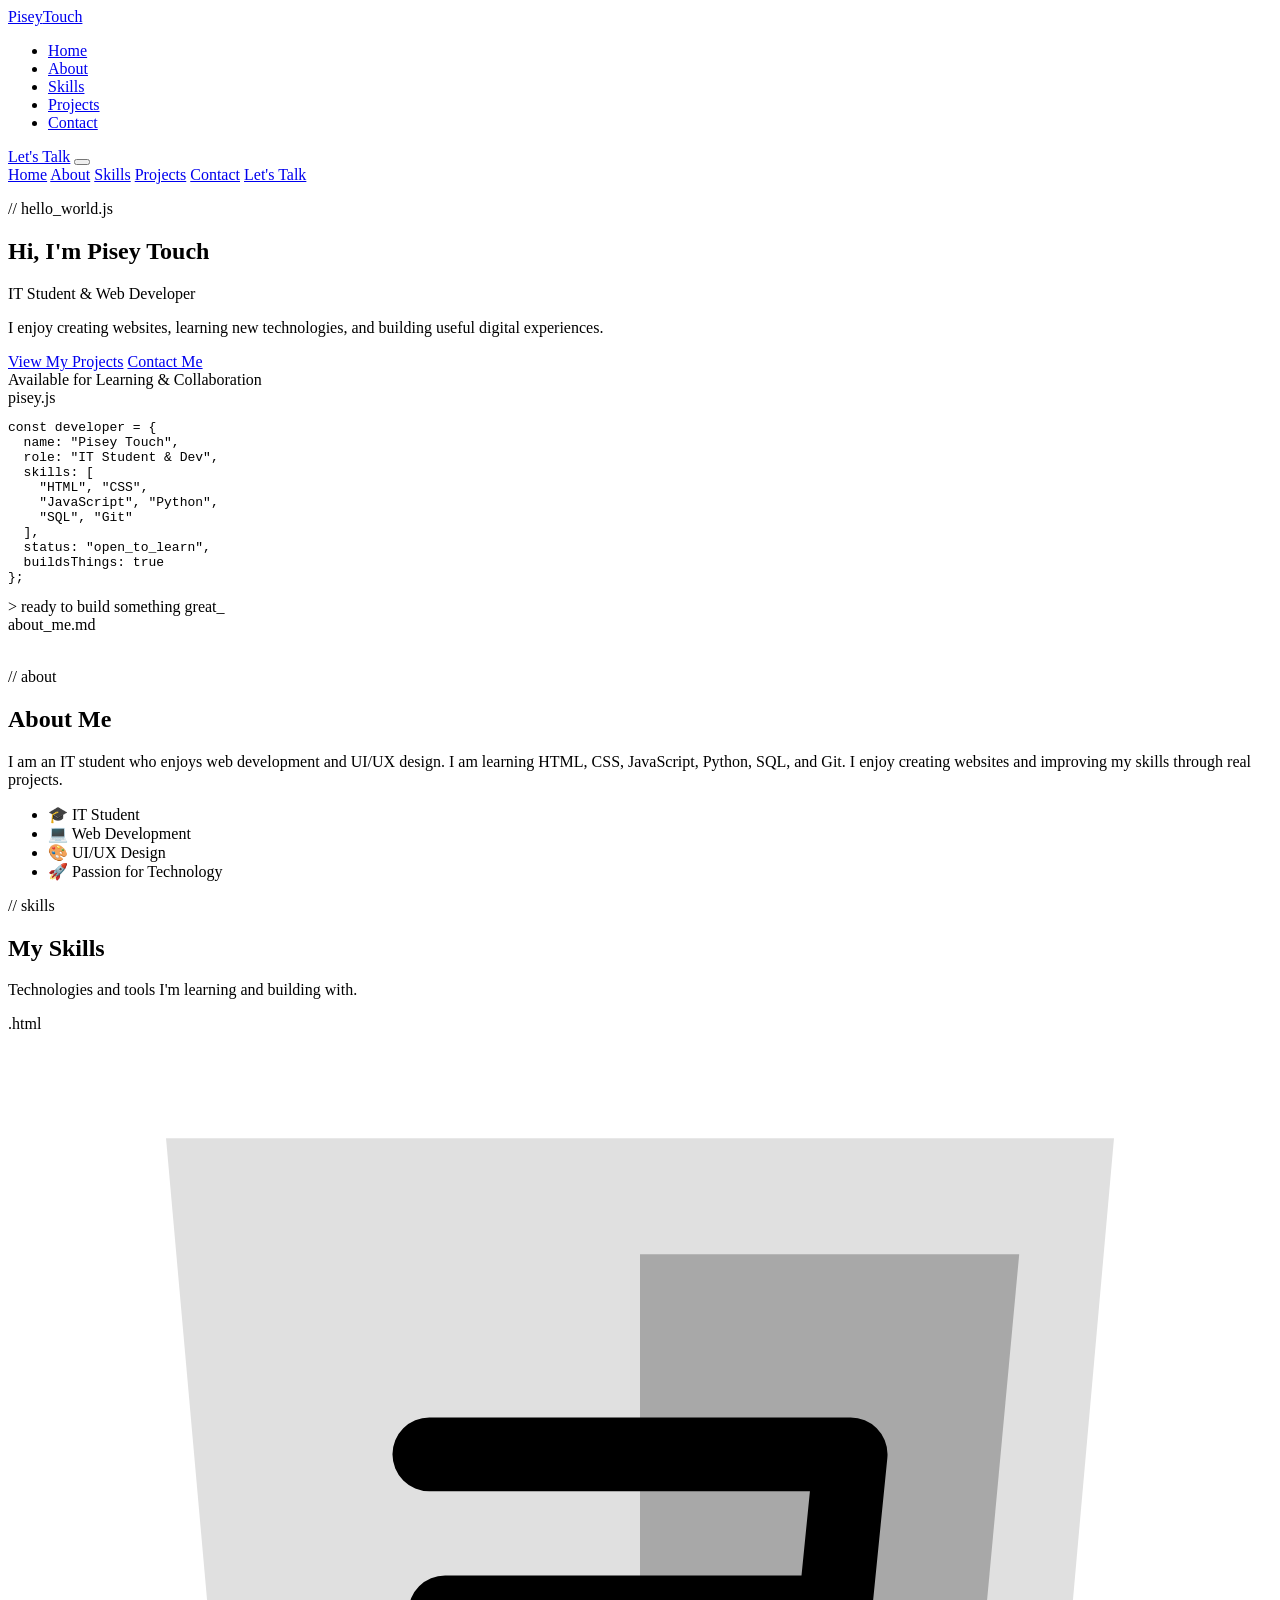
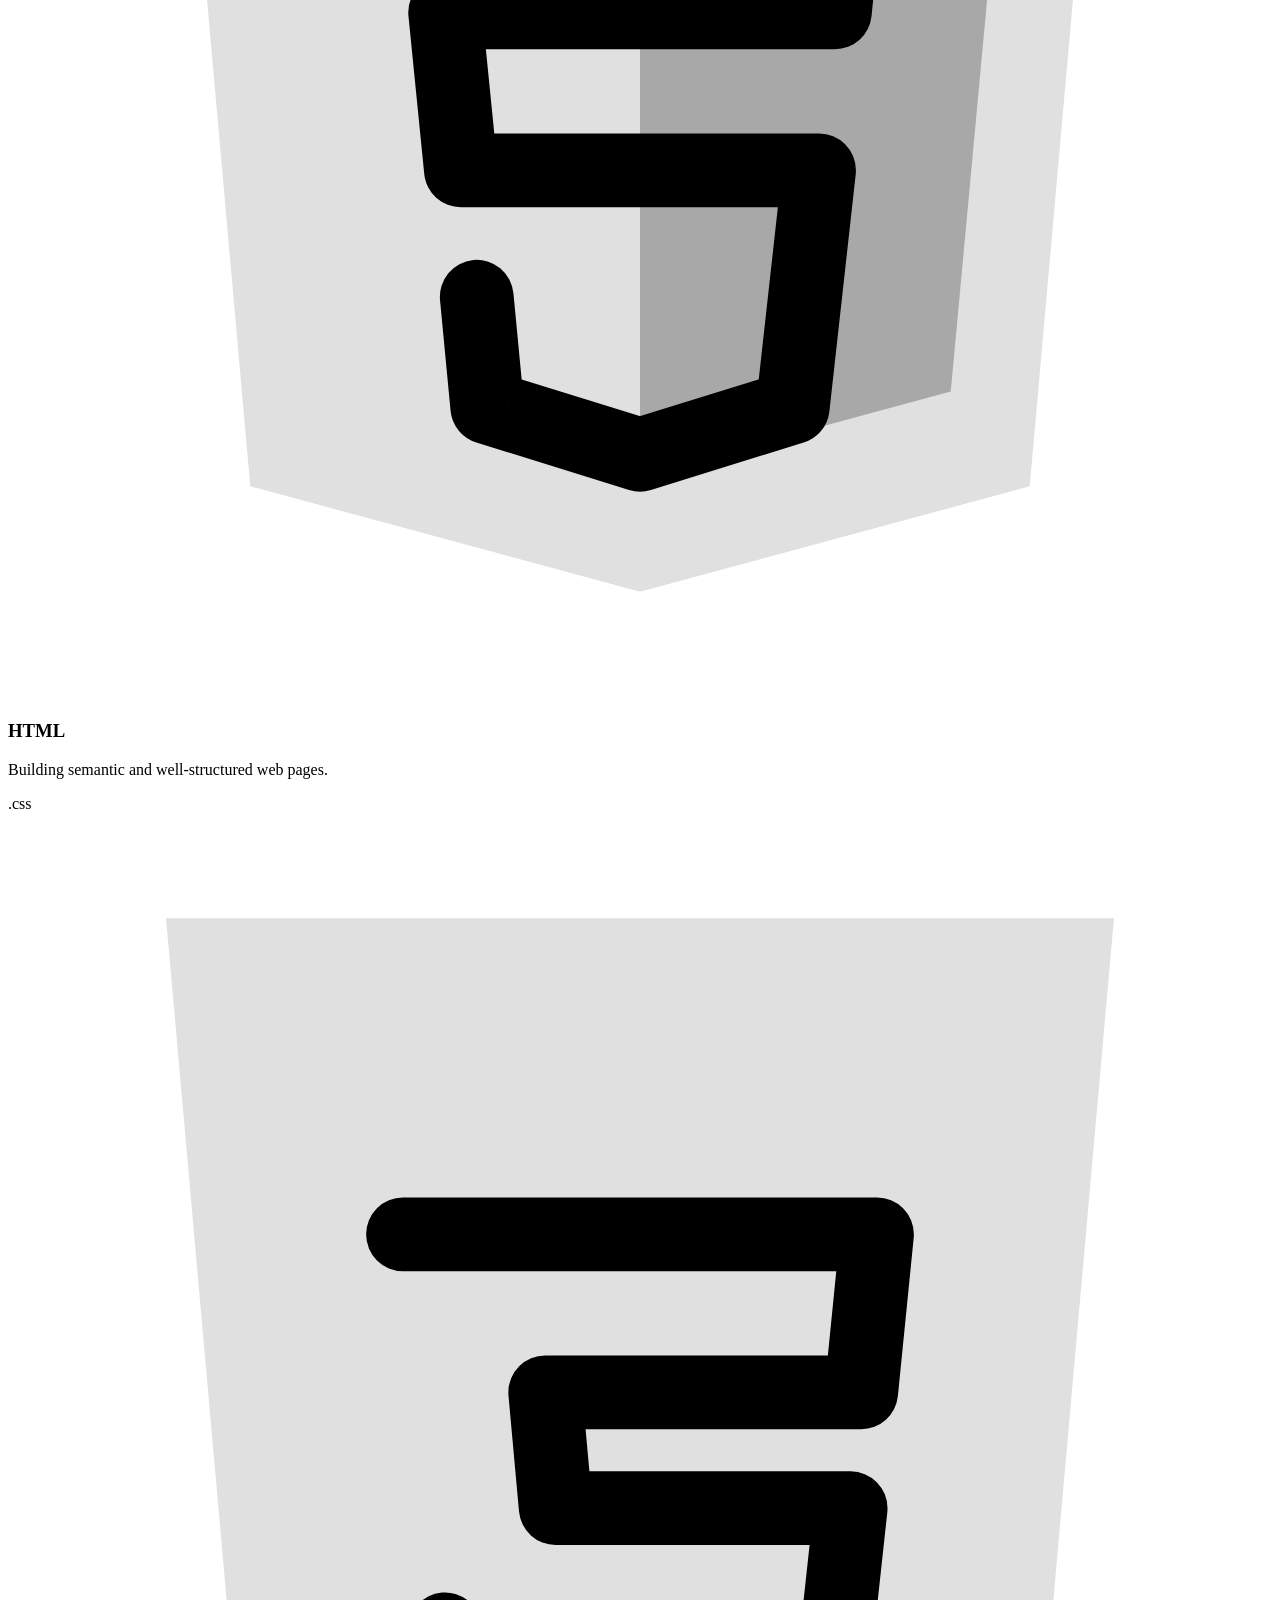
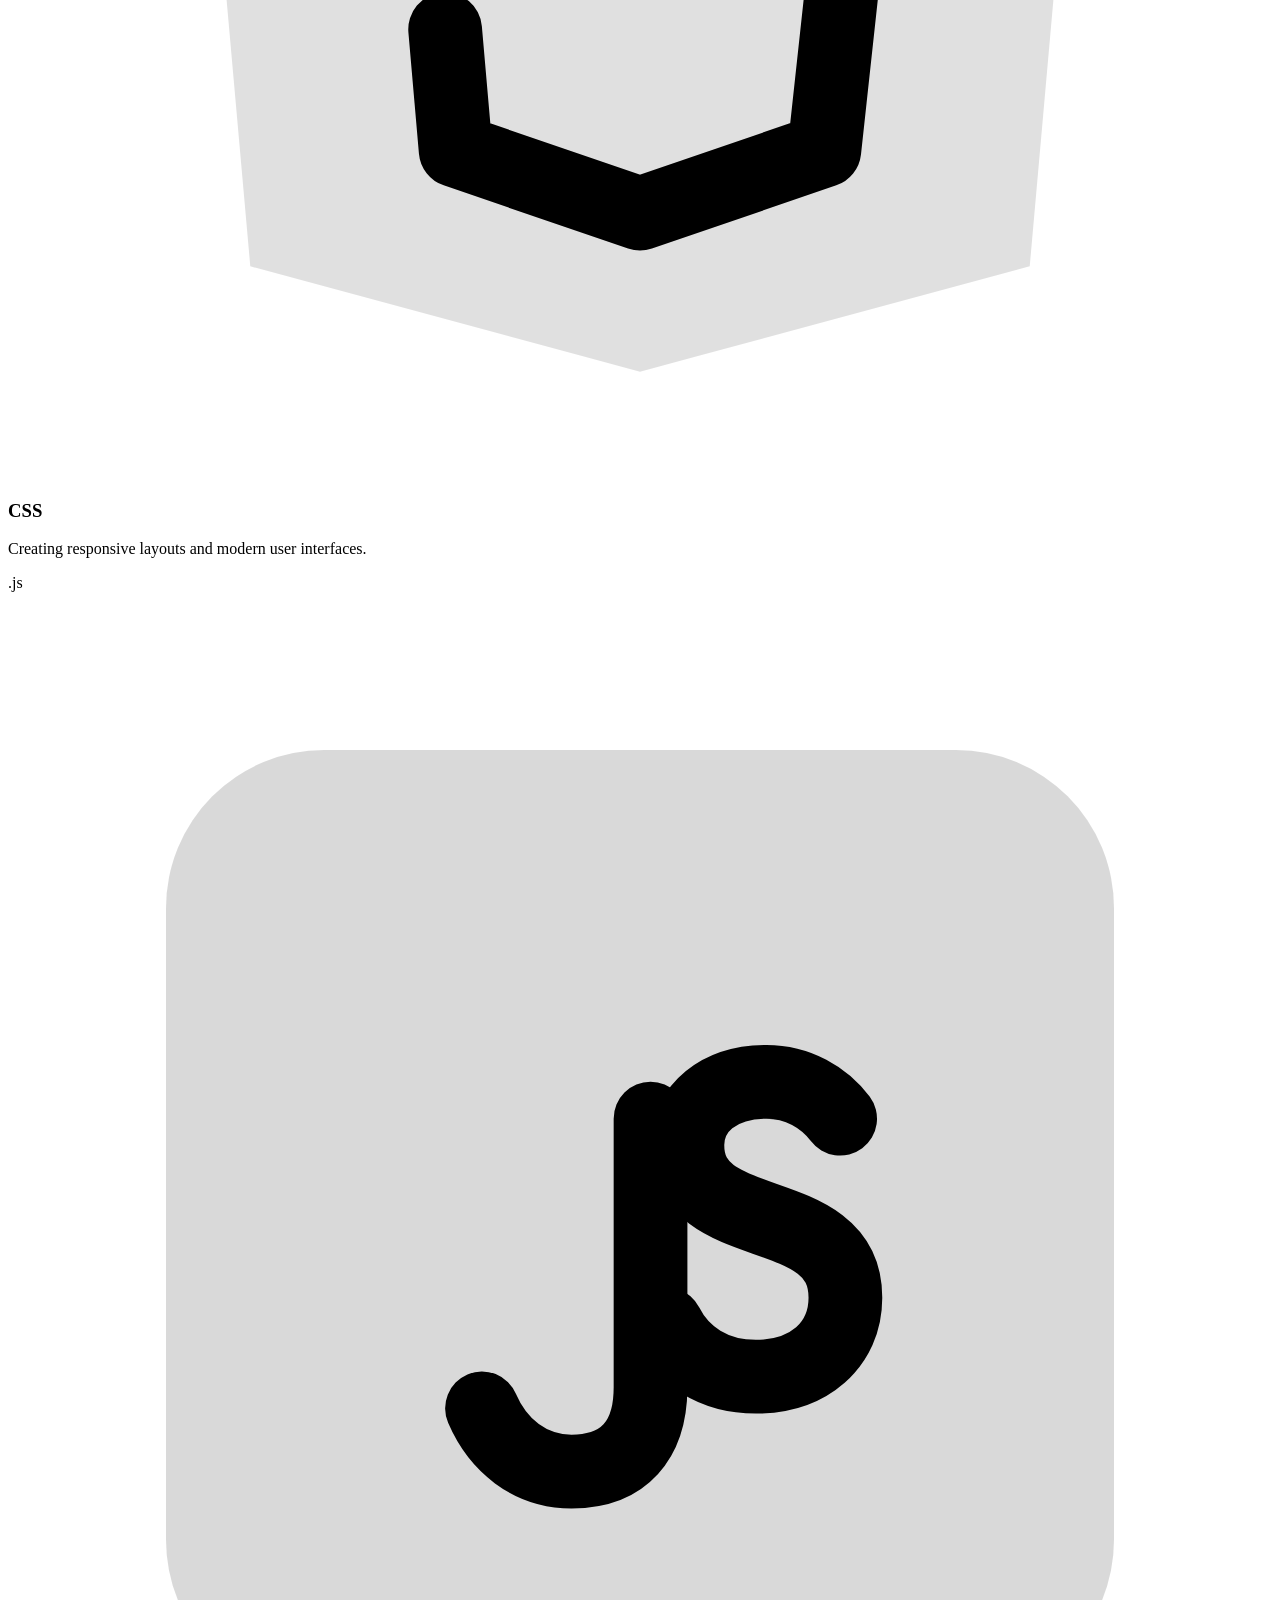
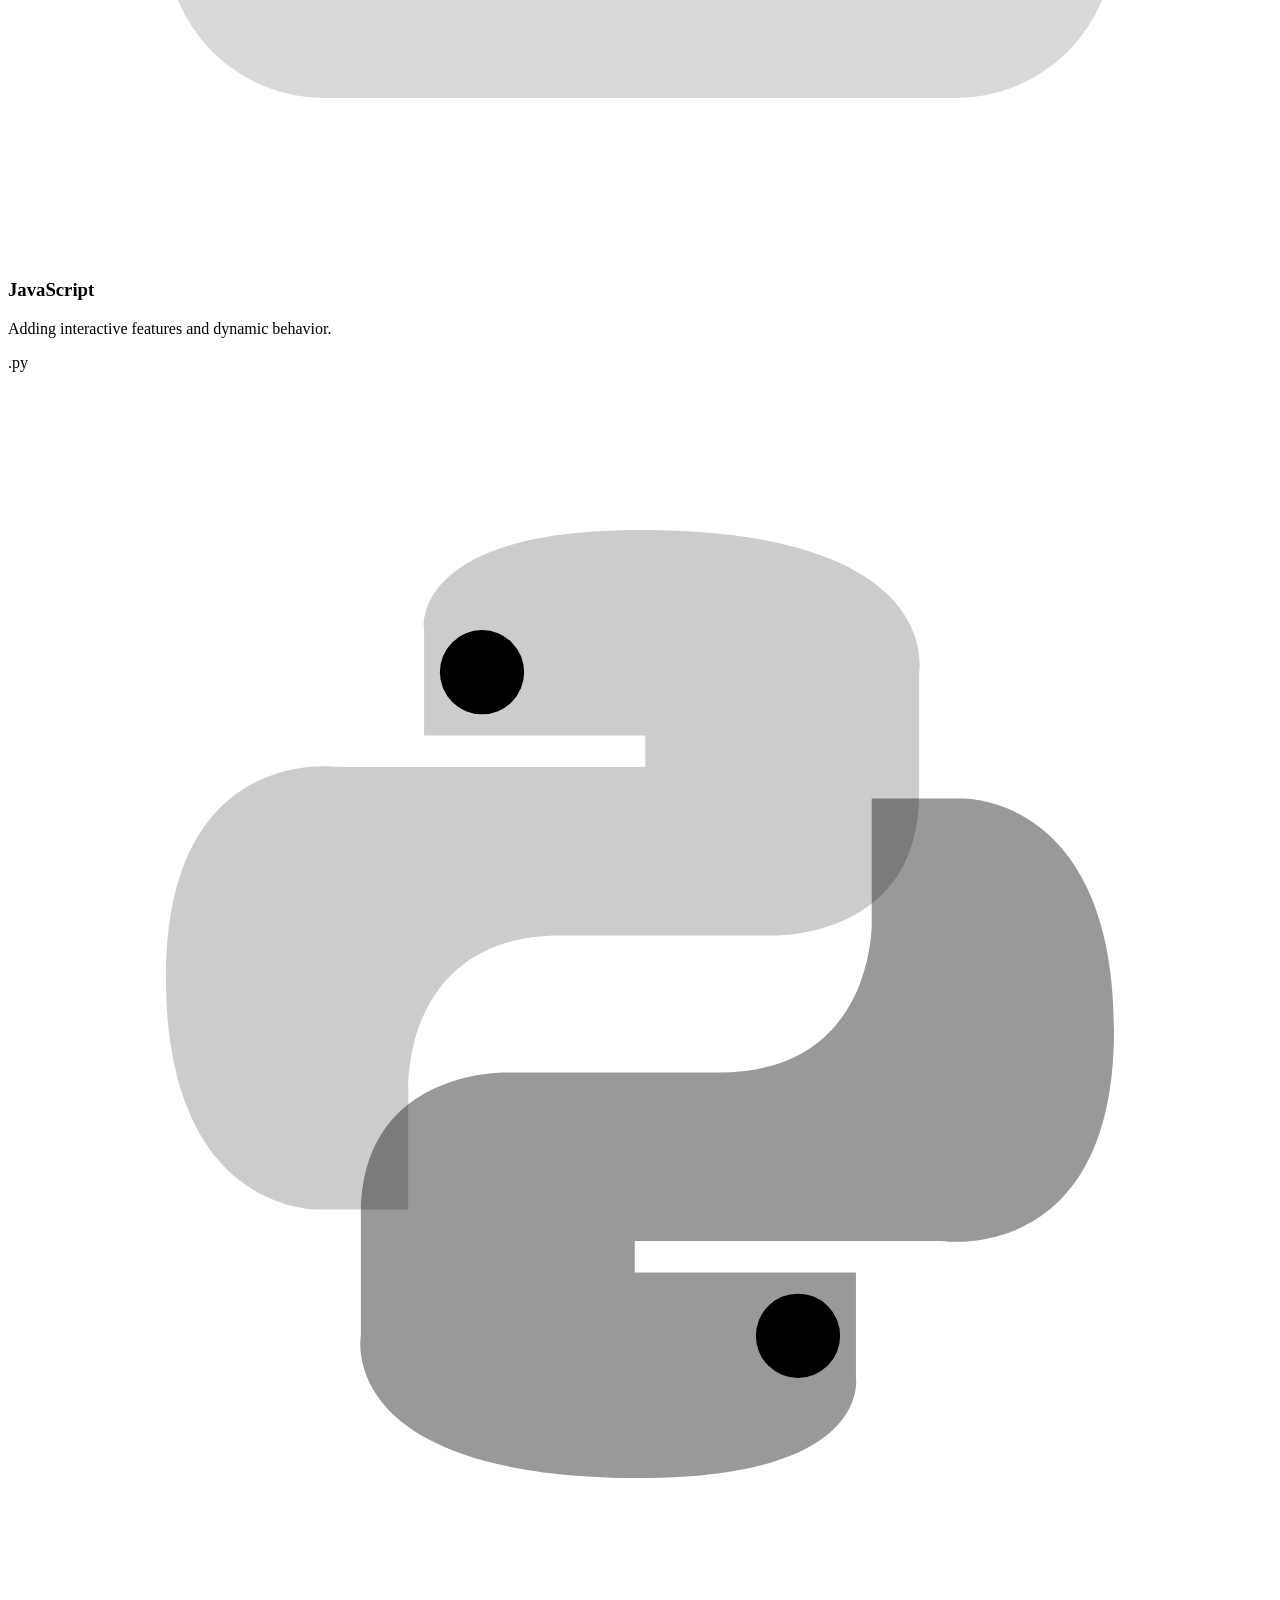
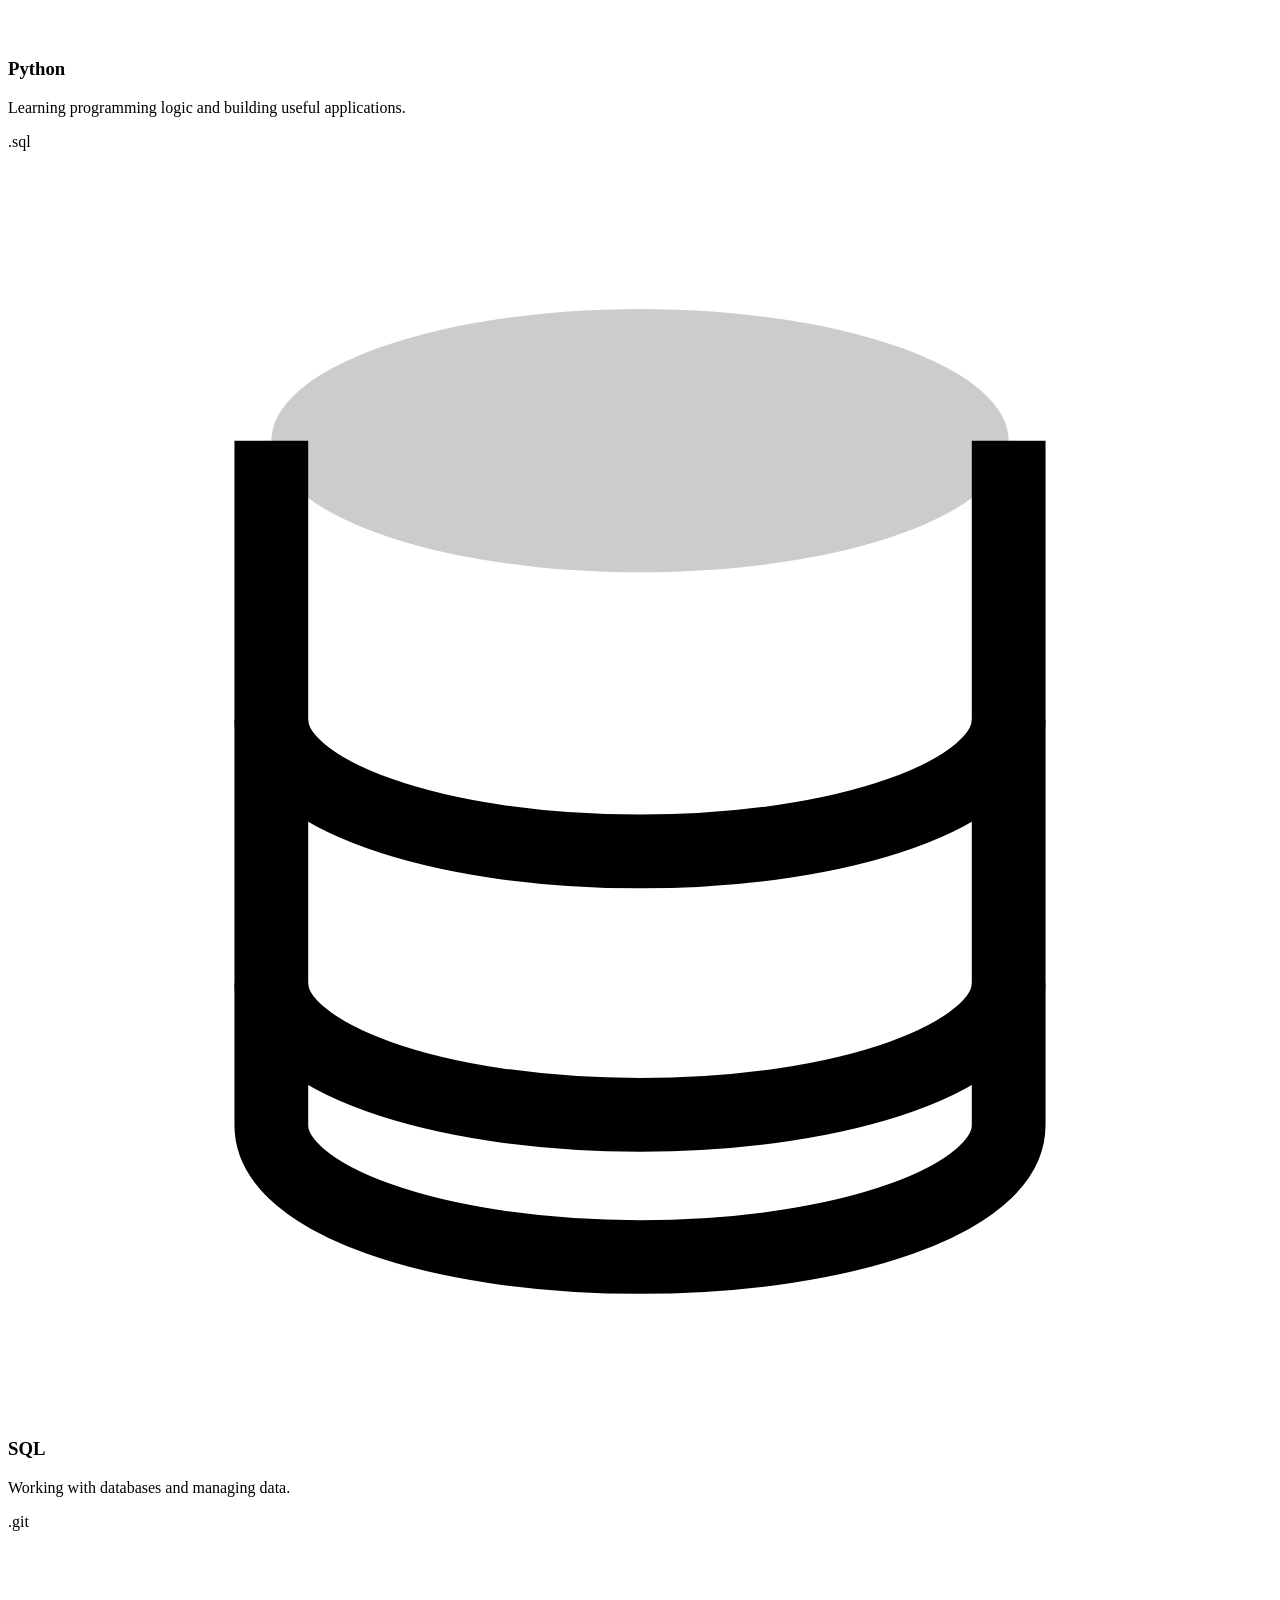
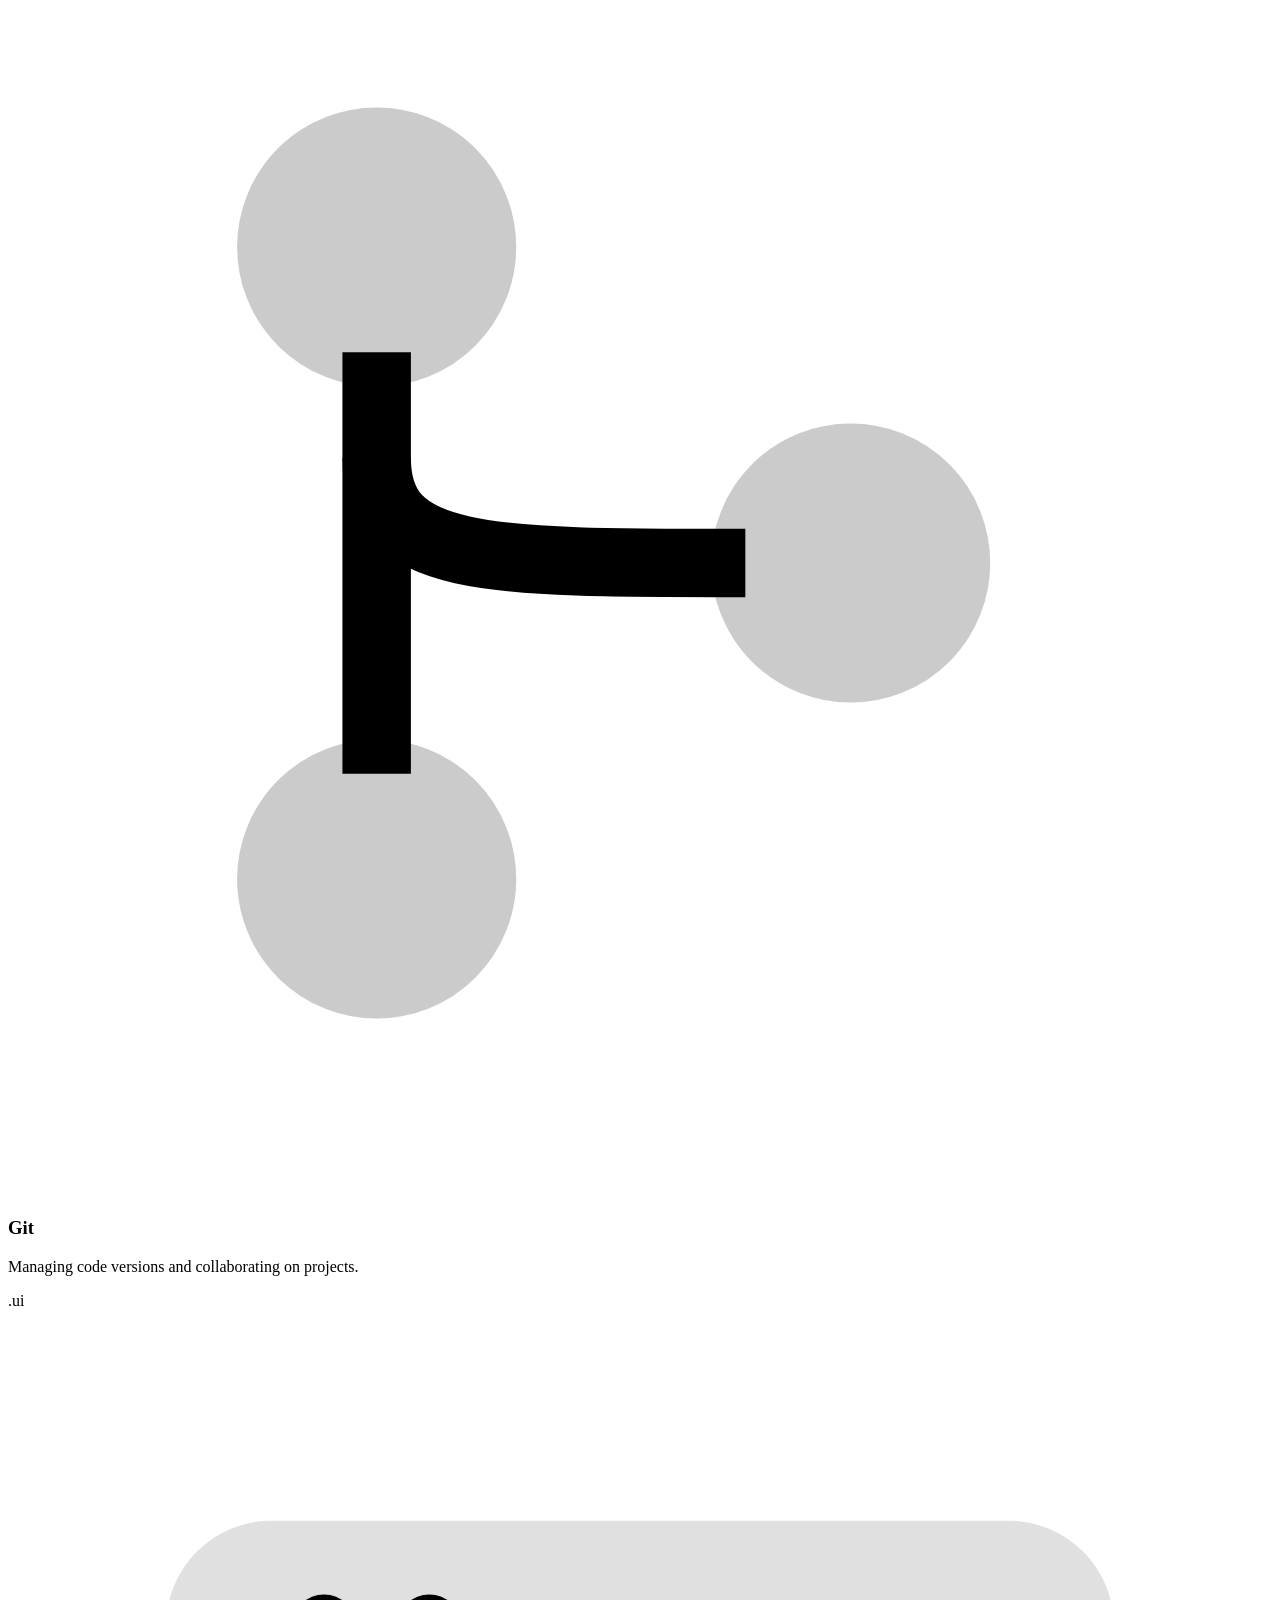
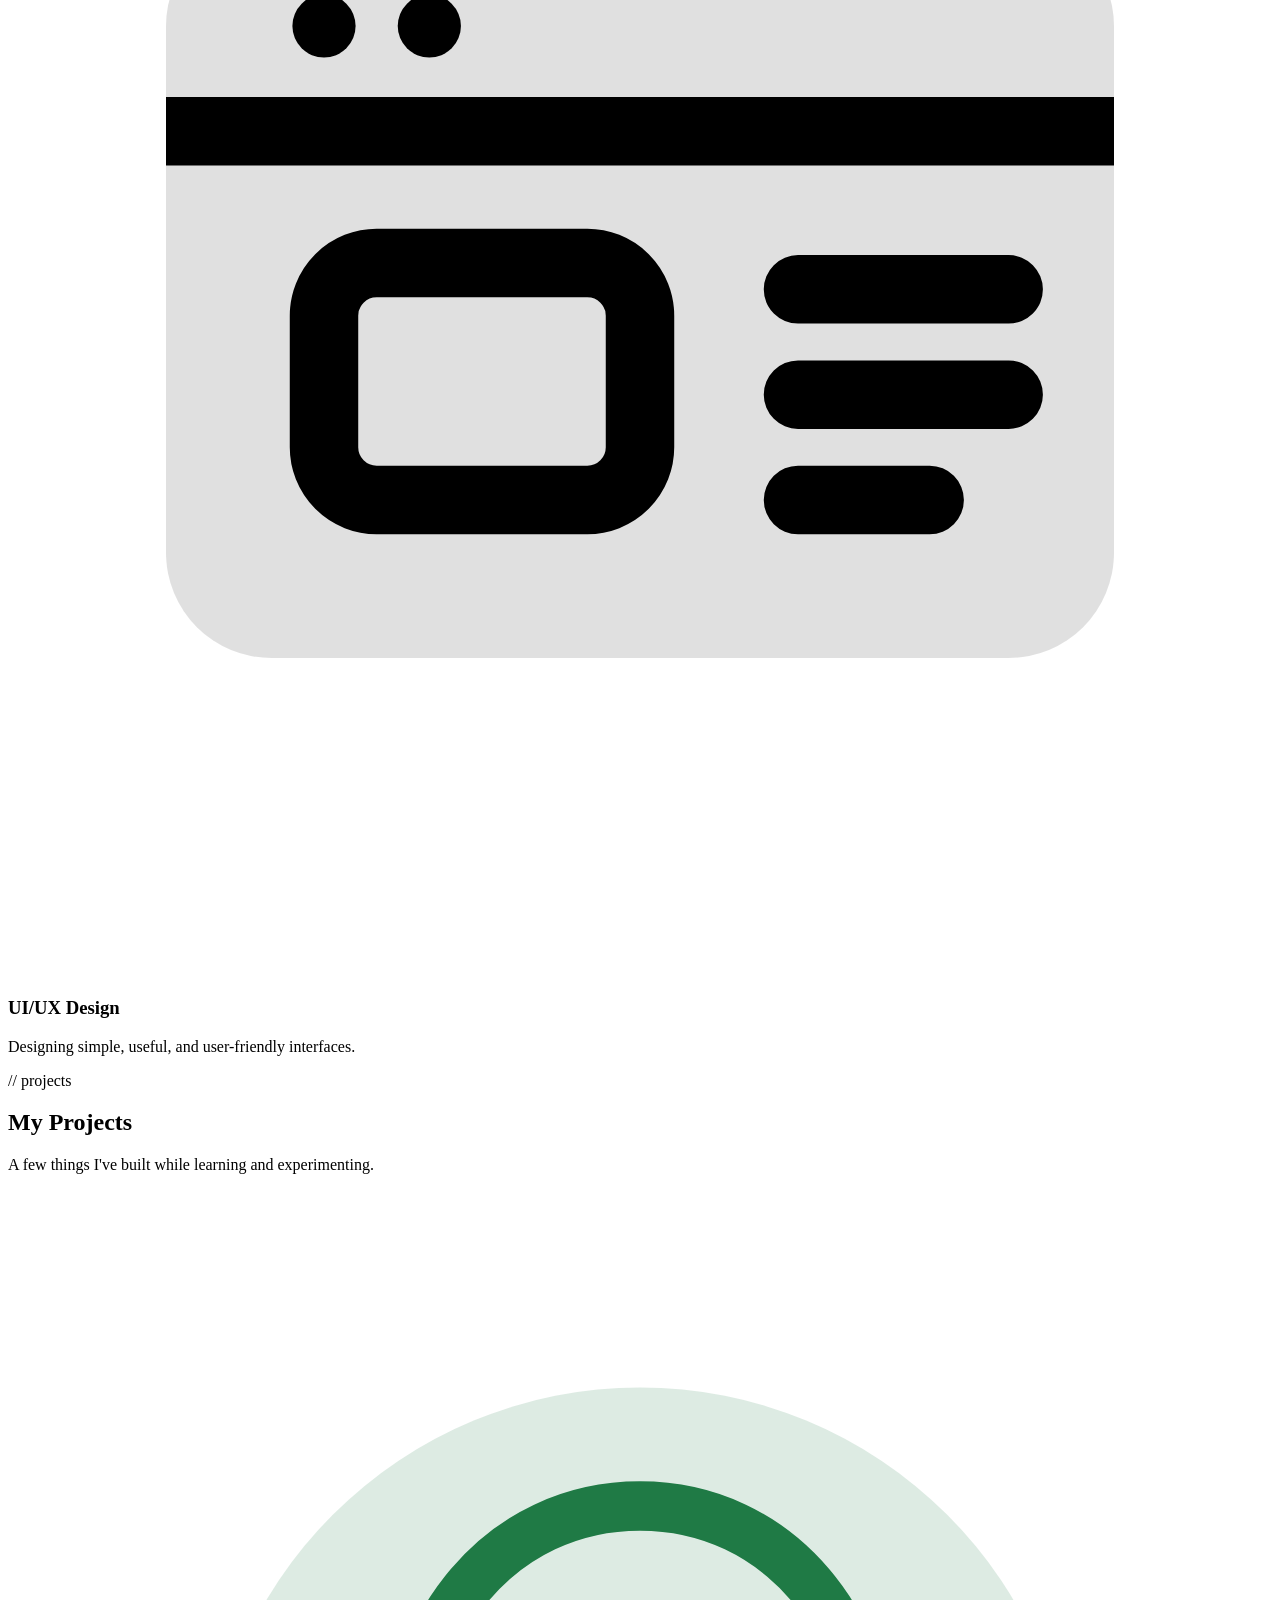
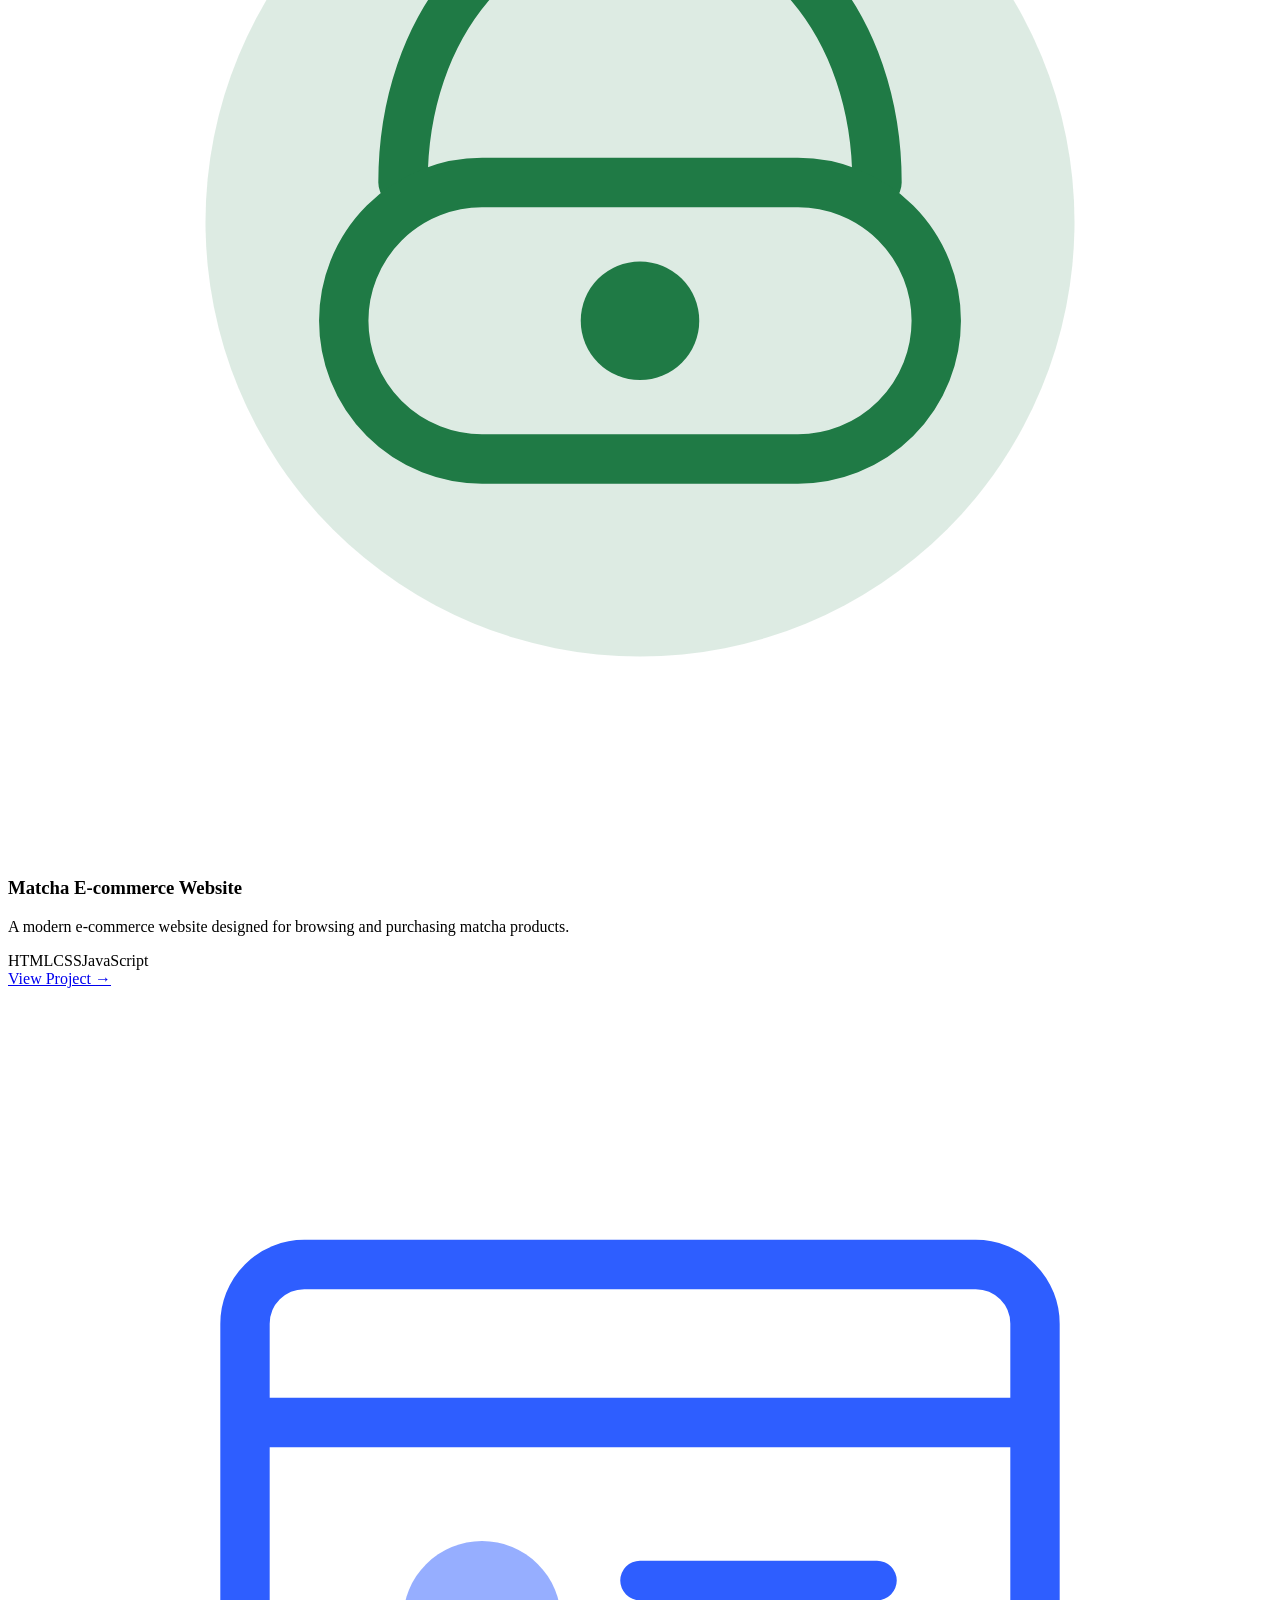
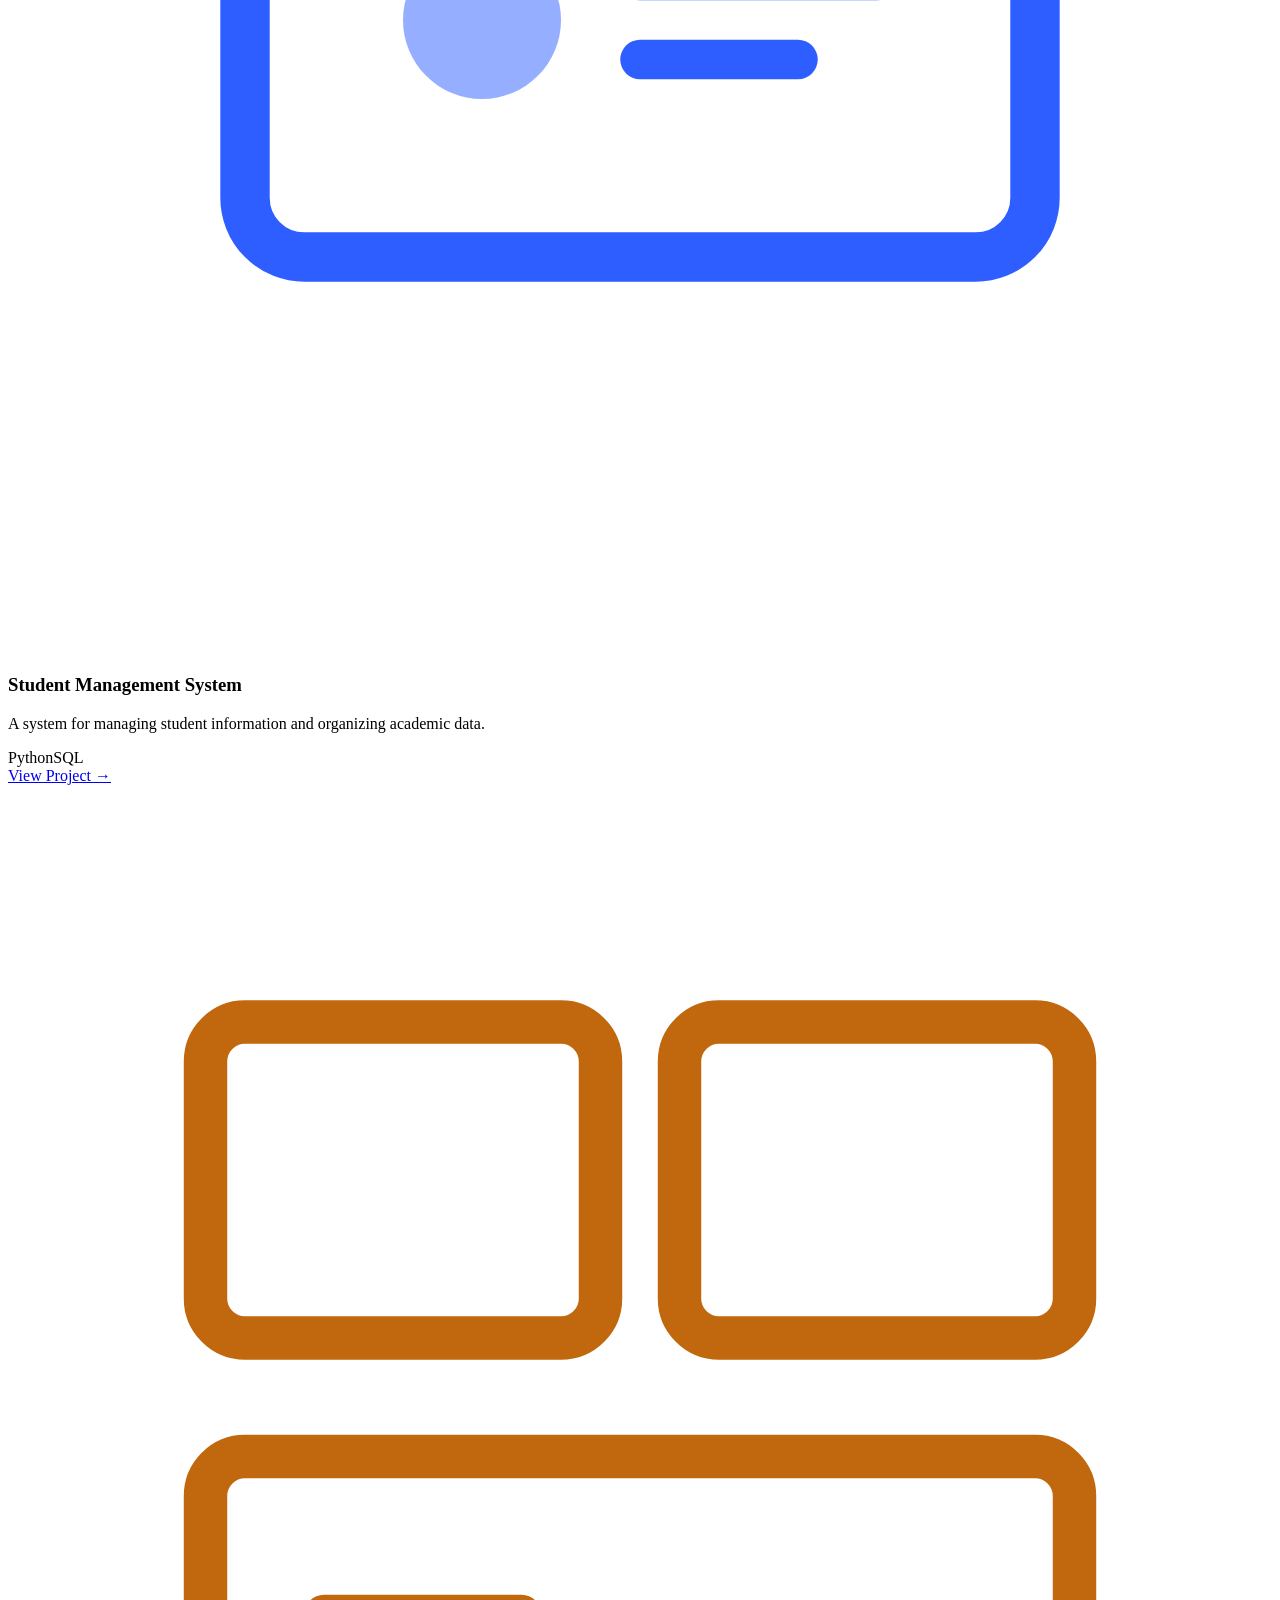
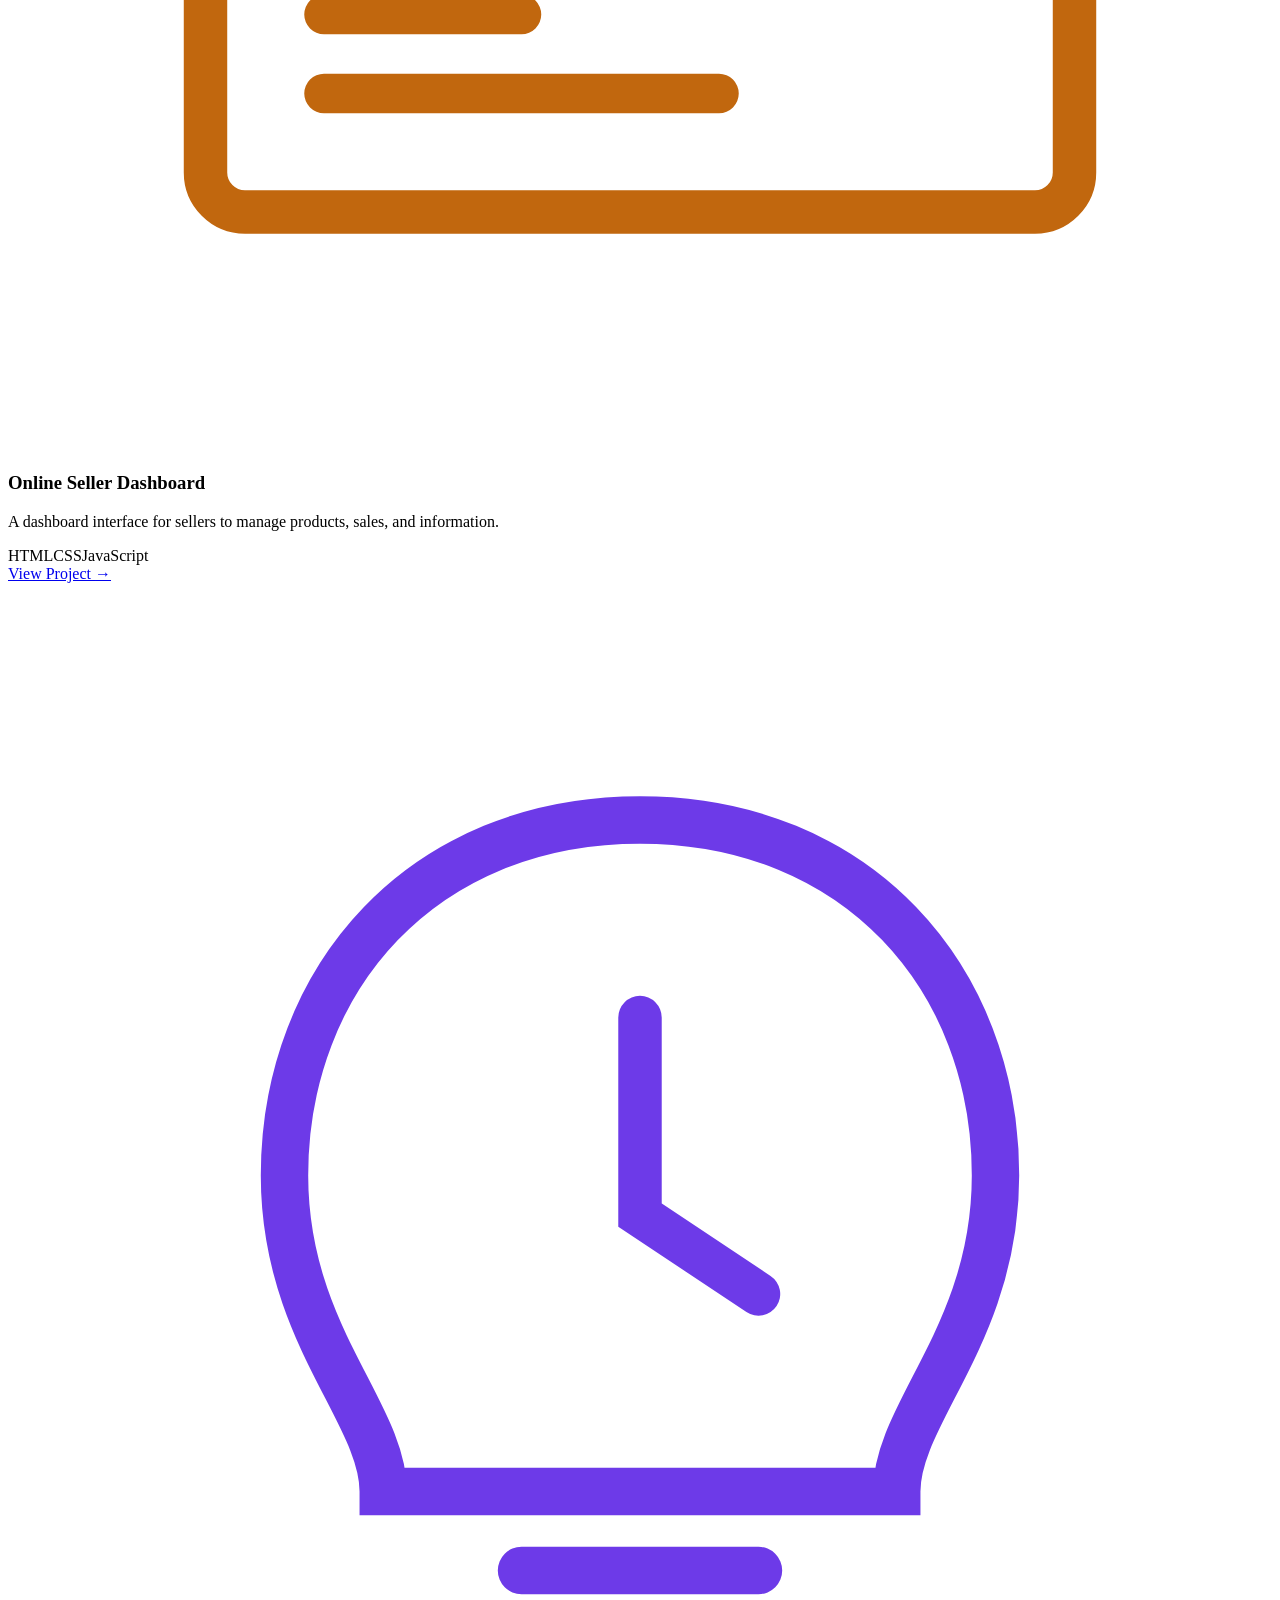
==== index.html @ db18a67f "file html for my website" ====
<!DOCTYPE html>
<html lang="en">
<head>
  <meta charset="UTF-8" />
  <meta name="viewport" content="width=device-width, initial-scale=1.0" />
  <title>Pisey Touch — IT Student &amp; Web Developer</title>
  <meta name="description" content="Portfolio of Pisey Touch, an IT student and junior web developer specializing in HTML, CSS, JavaScript, Python, SQL and UI/UX design." />

  <!-- Fonts: Sora (display), Inter (body), JetBrains Mono (code/utility) -->
  <link rel="preconnect" href="https://fonts.googleapis.com">
  <link rel="preconnect" href="https://fonts.gstatic.com" crossorigin>
  <link href="https://fonts.googleapis.com/css2?family=Sora:wght@400;500;600;700;800&family=Inter:wght@400;500;600;700&family=JetBrains+Mono:wght@400;500;600&display=swap" rel="stylesheet">

  <link rel="stylesheet" href="style.css" />
</head>
<body>

  <!-- ============ NAVIGATION ============ -->
  <header class="navbar" id="navbar">
    <nav class="nav-container">
      <a href="#home" class="nav-logo">Pisey<span>Touch</span></a>

      <ul class="nav-links" id="navLinks">
        <li><a href="#home" class="nav-link active-link" data-link>Home</a></li>
        <li><a href="#about" class="nav-link" data-link>About</a></li>
        <li><a href="#skills" class="nav-link" data-link>Skills</a></li>
        <li><a href="#projects" class="nav-link" data-link>Projects</a></li>
        <li><a href="#contact" class="nav-link" data-link>Contact</a></li>
      </ul>

      <a href="#contact" class="btn btn-primary btn-nav" data-link>Let's Talk</a>

      <button class="hamburger" id="hamburger" aria-label="Open menu" aria-expanded="false" aria-controls="mobileMenu">
        <span></span>
        <span></span>
        <span></span>
      </button>
    </nav>

    <!-- Mobile menu -->
    <div class="mobile-menu" id="mobileMenu">
      <a href="#home" class="mobile-link" data-link>Home</a>
      <a href="#about" class="mobile-link" data-link>About</a>
      <a href="#skills" class="mobile-link" data-link>Skills</a>
      <a href="#projects" class="mobile-link" data-link>Projects</a>
      <a href="#contact" class="mobile-link" data-link>Contact</a>
      <a href="#contact" class="btn btn-primary btn-mobile" data-link>Let's Talk</a>
    </div>
  </header>

  <main>
    <!-- ============ HOME / HERO ============ -->
    <section class="hero" id="home">
      <div class="section-container hero-grid">

        <div class="hero-content reveal">
          <p class="eyebrow">// hello_world.js</p>
          <h1 class="hero-title">Hi, I'm <span class="text-accent">Pisey Touch</span></h1>
          <p class="hero-subtitle">IT Student &amp; Web Developer</p>
          <p class="hero-description">
            I enjoy creating websites, learning new technologies, and building useful digital experiences.
          </p>

          <div class="hero-buttons">
            <a href="#projects" class="btn btn-primary" data-link>View My Projects</a>
            <a href="#contact" class="btn btn-secondary" data-link>Contact Me</a>
          </div>

          <div class="availability-badge">
            <span class="pulse-dot"></span>
            Available for Learning &amp; Collaboration
          </div>
        </div>

        <div class="hero-visual reveal">
          <div class="editor-window">
            <div class="editor-titlebar">
              <span class="dot dot-red"></span>
              <span class="dot dot-yellow"></span>
              <span class="dot dot-green"></span>
              <span class="editor-filename">pisey.js</span>
            </div>
            <div class="editor-body">
<pre><code><span class="tok-key">const</span> <span class="tok-var">developer</span> = {
  <span class="tok-prop">name</span>: <span class="tok-str">"Pisey Touch"</span>,
  <span class="tok-prop">role</span>: <span class="tok-str">"IT Student & Dev"</span>,
  <span class="tok-prop">skills</span>: [
    <span class="tok-str">"HTML"</span>, <span class="tok-str">"CSS"</span>,
    <span class="tok-str">"JavaScript"</span>, <span class="tok-str">"Python"</span>,
    <span class="tok-str">"SQL"</span>, <span class="tok-str">"Git"</span>
  ],
  <span class="tok-prop">status</span>: <span class="tok-str">"open_to_learn"</span>,
  <span class="tok-prop">buildsThings</span>: <span class="tok-key">true</span>
};</code></pre>
              <div class="editor-console">
                <span class="console-caret">&gt;</span> ready to build something great_
              </div>
            </div>
          </div>
        </div>

      </div>
      <div class="scroll-indicator" aria-hidden="true">
        <span></span>
      </div>
    </section>

    <!-- ============ ABOUT ============ -->
    <section class="about" id="about">
      <div class="section-container about-grid">

        <div class="about-visual reveal">
          <div class="about-card">
            <div class="about-card-header">
              <span class="dot dot-red"></span>
              <span class="dot dot-yellow"></span>
              <span class="dot dot-green"></span>
              <span class="editor-filename">about_me.md</span>
            </div>
            <div class="about-photo">
              <img src="image.png" alt="">
            </div>
          </div>
        </div>

        <div class="about-content reveal">
          <p class="eyebrow">// about</p>
          <h2 class="section-title">About Me</h2>
          <p class="about-text">
            I am an IT student who enjoys web development and UI/UX design. I am learning HTML, CSS, JavaScript, Python, SQL, and Git. I enjoy creating websites and improving my skills through real projects.
          </p>

          <ul class="about-highlights">
            <li><span class="highlight-icon">🎓</span> IT Student</li>
            <li><span class="highlight-icon">💻</span> Web Development</li>
            <li><span class="highlight-icon">🎨</span> UI/UX Design</li>
            <li><span class="highlight-icon">🚀</span> Passion for Technology</li>
          </ul>
        </div>

      </div>
    </section>

    <!-- ============ SKILLS ============ -->
    <section class="skills" id="skills">
      <div class="section-container">
        <div class="section-heading reveal">
          <p class="eyebrow center">// skills</p>
          <h2 class="section-title center">My Skills</h2>
          <p class="section-subtitle center">Technologies and tools I'm learning and building with.</p>
        </div>

        <div class="skills-grid">

          <article class="skill-card reveal">
            <span class="skill-ext">.html</span>
            <div class="skill-icon" style="--icon-color:#E34F26">
              <svg viewBox="0 0 24 24" fill="none" xmlns="http://www.w3.org/2000/svg"><path d="M3 2l1.6 18L12 22l7.4-2L21 2H3z" fill="currentColor" opacity="0.12"/><path d="M12 4.2v15.6l5.9-1.6L19.2 4.2H12z" fill="currentColor" opacity="0.25"/><path d="M8 8h8l-.3 3H8.3L8.6 14h6.8l-.5 4.5-2.9.9-2.9-.9-.2-2.1" stroke="currentColor" stroke-width="1.4" stroke-linecap="round" stroke-linejoin="round"/></svg>
            </div>
            <h3 class="skill-name">HTML</h3>
            <p class="skill-desc">Building semantic and well-structured web pages.</p>
          </article>

          <article class="skill-card reveal">
            <span class="skill-ext">.css</span>
            <div class="skill-icon" style="--icon-color:#2965F1">
              <svg viewBox="0 0 24 24" fill="none" xmlns="http://www.w3.org/2000/svg"><path d="M3 2l1.6 18L12 22l7.4-2L21 2H3z" fill="currentColor" opacity="0.12"/><path d="M7.5 8h9l-.3 3h-6l.2 2.2h5.6l-.5 4.6L12 19l-3.5-1.2-.2-2.3" stroke="currentColor" stroke-width="1.4" stroke-linecap="round" stroke-linejoin="round"/></svg>
            </div>
            <h3 class="skill-name">CSS</h3>
            <p class="skill-desc">Creating responsive layouts and modern user interfaces.</p>
          </article>

          <article class="skill-card reveal">
            <span class="skill-ext">.js</span>
            <div class="skill-icon" style="--icon-color:#F7DF1E">
              <svg viewBox="0 0 24 24" fill="none" xmlns="http://www.w3.org/2000/svg"><rect x="3" y="3" width="18" height="18" rx="3" fill="currentColor" opacity="0.15"/><path d="M9 15.5c.3.7.9 1.2 1.7 1.2 1 0 1.5-.6 1.5-1.6V10" stroke="currentColor" stroke-width="1.4" stroke-linecap="round"/><path d="M15.8 10c-.3-.4-.8-.7-1.4-.7-.9 0-1.5.5-1.5 1.2 0 1.8 3 1 3 2.9 0 .9-.7 1.5-1.7 1.5-.8 0-1.4-.4-1.7-1" stroke="currentColor" stroke-width="1.4" stroke-linecap="round"/></svg>
            </div>
            <h3 class="skill-name">JavaScript</h3>
            <p class="skill-desc">Adding interactive features and dynamic behavior.</p>
          </article>

          <article class="skill-card reveal">
            <span class="skill-ext">.py</span>
            <div class="skill-icon" style="--icon-color:#3776AB">
              <svg viewBox="0 0 24 24" fill="none" xmlns="http://www.w3.org/2000/svg"><path d="M12 3c-4.4 0-4.1 1.9-4.1 1.9v2h4.2v.6H6.3S3 7 3 11.5s2.9 4.4 2.9 4.4h1.7v-2.3s-.1-2.9 2.9-2.9h4s2.8.1 2.8-2.7V5.7S17.8 3 12 3z" fill="currentColor" opacity="0.2"/><path d="M12 21c4.4 0 4.1-1.9 4.1-1.9v-2h-4.2v-.6h5.8S21 17 21 12.5s-2.9-4.4-2.9-4.4h-1.7v2.3s.1 2.9-2.9 2.9h-4S6.7 13.2 6.7 16v2.3S6.2 21 12 21z" fill="currentColor" opacity="0.4"/><circle cx="9" cy="5.7" r="0.8" fill="currentColor"/><circle cx="15" cy="18.3" r="0.8" fill="currentColor"/></svg>
            </div>
            <h3 class="skill-name">Python</h3>
            <p class="skill-desc">Learning programming logic and building useful applications.</p>
          </article>

          <article class="skill-card reveal">
            <span class="skill-ext">.sql</span>
            <div class="skill-icon" style="--icon-color:#00758F">
              <svg viewBox="0 0 24 24" fill="none" xmlns="http://www.w3.org/2000/svg"><ellipse cx="12" cy="5.5" rx="7" ry="2.5" fill="currentColor" opacity="0.2"/><path d="M5 5.5v13c0 1.4 3.1 2.5 7 2.5s7-1.1 7-2.5v-13" stroke="currentColor" stroke-width="1.4"/><path d="M5 10.8c0 1.4 3.1 2.5 7 2.5s7-1.1 7-2.5" stroke="currentColor" stroke-width="1.4"/><path d="M5 15.8c0 1.4 3.1 2.5 7 2.5s7-1.1 7-2.5" stroke="currentColor" stroke-width="1.4"/></svg>
            </div>
            <h3 class="skill-name">SQL</h3>
            <p class="skill-desc">Working with databases and managing data.</p>
          </article>

          <article class="skill-card reveal">
            <span class="skill-ext">.git</span>
            <div class="skill-icon" style="--icon-color:#F05032">
              <svg viewBox="0 0 24 24" fill="none" xmlns="http://www.w3.org/2000/svg"><circle cx="7" cy="6" r="2" fill="currentColor" opacity="0.2" stroke="currentColor" stroke-width="1.3"/><circle cx="7" cy="18" r="2" fill="currentColor" opacity="0.2" stroke="currentColor" stroke-width="1.3"/><circle cx="16" cy="12" r="2" fill="currentColor" opacity="0.2" stroke="currentColor" stroke-width="1.3"/><path d="M7 8v8" stroke="currentColor" stroke-width="1.3"/><path d="M7 10c0 2 2 2 7 2" stroke="currentColor" stroke-width="1.3"/></svg>
            </div>
            <h3 class="skill-name">Git</h3>
            <p class="skill-desc">Managing code versions and collaborating on projects.</p>
          </article>

          <article class="skill-card reveal">
            <span class="skill-ext">.ui</span>
            <div class="skill-icon" style="--icon-color:#8B5CF6">
              <svg viewBox="0 0 24 24" fill="none" xmlns="http://www.w3.org/2000/svg"><rect x="3" y="4" width="18" height="14" rx="2" fill="currentColor" opacity="0.12"/><path d="M3 8h18" stroke="currentColor" stroke-width="1.3"/><circle cx="6" cy="6" r="0.6" fill="currentColor"/><circle cx="8" cy="6" r="0.6" fill="currentColor"/><rect x="6" y="10.5" width="6" height="4.5" rx="1" stroke="currentColor" stroke-width="1.3"/><path d="M15 11h4M15 13h4M15 15h2.5" stroke="currentColor" stroke-width="1.3" stroke-linecap="round"/></svg>
            </div>
            <h3 class="skill-name">UI/UX Design</h3>
            <p class="skill-desc">Designing simple, useful, and user-friendly interfaces.</p>
          </article>

        </div>
      </div>
    </section>

    <!-- ============ PROJECTS ============ -->
    <section class="projects" id="projects">
      <div class="section-container">
        <div class="section-heading reveal">
          <p class="eyebrow center">// projects</p>
          <h2 class="section-title center">My Projects</h2>
          <p class="section-subtitle center">A few things I've built while learning and experimenting.</p>
        </div>

        <div class="projects-grid">

          <article class="project-card reveal" style="--thumb-a:#EAF7EE; --thumb-b:#BFE8CC; --thumb-fg:#1F7A45;">
            <div class="project-thumb">
              <div class="thumb-chrome"><span class="dot dot-red"></span><span class="dot dot-yellow"></span><span class="dot dot-green"></span></div>
              <div class="thumb-art">
                <svg viewBox="0 0 64 64" fill="none"><circle cx="32" cy="32" r="22" fill="var(--thumb-fg)" opacity="0.15"/><path d="M20 30c0-8 5-14 12-14s12 6 12 14" stroke="var(--thumb-fg)" stroke-width="2.5" stroke-linecap="round"/><rect x="17" y="30" width="30" height="14" rx="7" stroke="var(--thumb-fg)" stroke-width="2.5"/><circle cx="32" cy="37" r="3" fill="var(--thumb-fg)"/></svg>
              </div>
            </div>
            <div class="project-body">
              <h3 class="project-name">Matcha E-commerce Website</h3>
              <p class="project-desc">A modern e-commerce website designed for browsing and purchasing matcha products.</p>
              <div class="tag-list">
                <span class="tag">HTML</span><span class="tag">CSS</span><span class="tag">JavaScript</span>
              </div>
              <a href="#" class="project-link" data-link>View Project <span aria-hidden="true">→</span></a>
            </div>
          </article>

          <article class="project-card reveal" style="--thumb-a:#EAF0FB; --thumb-b:#C4D6F5; --thumb-fg:#2E5EFF;">
            <div class="project-thumb">
              <div class="thumb-chrome"><span class="dot dot-red"></span><span class="dot dot-yellow"></span><span class="dot dot-green"></span></div>
              <div class="thumb-art">
                <svg viewBox="0 0 64 64" fill="none"><rect x="12" y="14" width="40" height="30" rx="3" stroke="var(--thumb-fg)" stroke-width="2.5"/><path d="M12 22h40" stroke="var(--thumb-fg)" stroke-width="2.5"/><circle cx="24" cy="32" r="4" fill="var(--thumb-fg)" opacity="0.5"/><path d="M32 30h12M32 34h8" stroke="var(--thumb-fg)" stroke-width="2" stroke-linecap="round"/></svg>
              </div>
            </div>
            <div class="project-body">
              <h3 class="project-name">Student Management System</h3>
              <p class="project-desc">A system for managing student information and organizing academic data.</p>
              <div class="tag-list">
                <span class="tag">Python</span><span class="tag">SQL</span>
              </div>
              <a href="#" class="project-link" data-link>View Project <span aria-hidden="true">→</span></a>
            </div>
          </article>

          <article class="project-card reveal" style="--thumb-a:#FDF1E7; --thumb-b:#F6D3AE; --thumb-fg:#C1670E;">
            <div class="project-thumb">
              <div class="thumb-chrome"><span class="dot dot-red"></span><span class="dot dot-yellow"></span><span class="dot dot-green"></span></div>
              <div class="thumb-art">
                <svg viewBox="0 0 64 64" fill="none"><rect x="10" y="12" width="20" height="16" rx="2" stroke="var(--thumb-fg)" stroke-width="2.2"/><rect x="34" y="12" width="20" height="16" rx="2" stroke="var(--thumb-fg)" stroke-width="2.2"/><rect x="10" y="34" width="44" height="18" rx="2" stroke="var(--thumb-fg)" stroke-width="2.2"/><path d="M16 42h10M16 46h20" stroke="var(--thumb-fg)" stroke-width="2" stroke-linecap="round"/></svg>
              </div>
            </div>
            <div class="project-body">
              <h3 class="project-name">Online Seller Dashboard</h3>
              <p class="project-desc">A dashboard interface for sellers to manage products, sales, and information.</p>
              <div class="tag-list">
                <span class="tag">HTML</span><span class="tag">CSS</span><span class="tag">JavaScript</span>
              </div>
              <a href="#" class="project-link" data-link>View Project <span aria-hidden="true">→</span></a>
            </div>
          </article>

          <article class="project-card reveal" style="--thumb-a:#F1EEFC; --thumb-b:#D3C9F5; --thumb-fg:#6D3AE8;">
            <div class="project-thumb">
              <div class="thumb-chrome"><span class="dot dot-red"></span><span class="dot dot-yellow"></span><span class="dot dot-green"></span></div>
              <div class="thumb-art">
                <svg viewBox="0 0 64 64" fill="none"><path d="M32 12c-11 0-18 8-18 18 0 8 5 12 5 16h26c0-4 5-8 5-16 0-10-7-18-18-18z" stroke="var(--thumb-fg)" stroke-width="2.4"/><path d="M26 50h12M28 54h8" stroke="var(--thumb-fg)" stroke-width="2.4" stroke-linecap="round"/><path d="M32 22v10l6 4" stroke="var(--thumb-fg)" stroke-width="2.2" stroke-linecap="round"/></svg>
              </div>
            </div>
            <div class="project-body">
              <h3 class="project-name">Smart Prosthetic Hand</h3>
              <p class="project-desc">A technology project focused on helping people with hand disabilities perform daily activities more easily.</p>
              <div class="tag-list">
                <span class="tag">Technology Project</span>
              </div>
              <a href="#" class="project-link" data-link>View Project <span aria-hidden="true">→</span></a>
            </div>
          </article>

          <article class="project-card reveal" style="--thumb-a:#E7F6F8; --thumb-b:#AEE3EA; --thumb-fg:#0E7A8C;">
            <div class="project-thumb">
              <div class="thumb-chrome"><span class="dot dot-red"></span><span class="dot dot-yellow"></span><span class="dot dot-green"></span></div>
              <div class="thumb-art">
                <svg viewBox="0 0 64 64" fill="none"><rect x="20" y="8" width="24" height="42" rx="4" stroke="var(--thumb-fg)" stroke-width="2.4"/><path d="M26 16h12M28 44h8" stroke="var(--thumb-fg)" stroke-width="2.2" stroke-linecap="round"/><path d="M26 24h12M26 30h12M26 36h8" stroke="var(--thumb-fg)" stroke-width="2" stroke-linecap="round" opacity="0.6"/></svg>
              </div>
            </div>
            <div class="project-body">
              <h3 class="project-name">PNC Student App</h3>
              <p class="project-desc">A student-focused application concept designed to provide useful information and services for students.</p>
              <div class="tag-list">
                <span class="tag">HTML</span><span class="tag">CSS</span><span class="tag">JavaScript</span>
              </div>
              <a href="#" class="project-link" data-link>View Project <span aria-hidden="true">→</span></a>
            </div>
          </article>

          <article class="project-card reveal" style="--thumb-a:#FCEFF2; --thumb-b:#F4C4D0; --thumb-fg:#C43A5C;">
            <div class="project-thumb">
              <div class="thumb-chrome"><span class="dot dot-red"></span><span class="dot dot-yellow"></span><span class="dot dot-green"></span></div>
              <div class="thumb-art">
                <svg viewBox="0 0 64 64" fill="none"><circle cx="26" cy="26" r="12" stroke="var(--thumb-fg)" stroke-width="2.4"/><path d="M35 35l12 12" stroke="var(--thumb-fg)" stroke-width="2.6" stroke-linecap="round"/><path d="M20 26h12M26 20v12" stroke="var(--thumb-fg)" stroke-width="2" stroke-linecap="round" opacity="0.6"/></svg>
              </div>
            </div>
            <div class="project-body">
              <h3 class="project-name">Personal Portfolio</h3>
              <p class="project-desc">A responsive personal portfolio website showcasing skills, projects, and experience.</p>
              <div class="tag-list">
                <span class="tag">HTML</span><span class="tag">CSS</span><span class="tag">JavaScript</span>
              </div>
              <a href="#" class="project-link" data-link>View Project <span aria-hidden="true">→</span></a>
            </div>
          </article>

        </div>
      </div>
    </section>

    <!-- ============ CONTACT ============ -->
    <section class="contact" id="contact">
      <div class="section-container contact-grid">

        <div class="contact-intro reveal">
          <p class="eyebrow">// contact</p>
          <h2 class="section-title">Let's Work Together</h2>
          <p class="contact-desc">Have a project idea or want to connect? Feel free to send me a message.</p>

          <ul class="contact-info-list">
            <li>
              <span class="contact-info-icon" aria-hidden="true">
                <svg viewBox="0 0 24 24" fill="none"><rect x="3" y="5" width="18" height="14" rx="2" stroke="currentColor" stroke-width="1.6"/><path d="M4 7l8 6 8-6" stroke="currentColor" stroke-width="1.6" stroke-linecap="round" stroke-linejoin="round"/></svg>
              </span>
              <div>
                <span class="contact-info-label">Email</span>
                <a href="mailto:hello@piseytouch.dev">hello@piseytouch.dev</a>
              </div>
            </li>
            <li>
              <span class="contact-info-icon" aria-hidden="true">
                <svg viewBox="0 0 24 24" fill="none"><path d="M12 21s7-6.6 7-11.5A7 7 0 105 9.5C5 14.4 12 21 12 21z" stroke="currentColor" stroke-width="1.6"/><circle cx="12" cy="9.5" r="2.4" stroke="currentColor" stroke-width="1.6"/></svg>
              </span>
              <div>
                <span class="contact-info-label">Location</span>
                <span>Phnom Penh, Cambodia</span>
              </div>
            </li>
            <li>
              <span class="contact-info-icon" aria-hidden="true">
                <svg viewBox="0 0 24 24" fill="none"><path d="M12 2C6.5 2 2 6.6 2 12.2c0 4.5 2.9 8.3 6.8 9.6.5.1.7-.2.7-.5v-1.9c-2.8.6-3.4-1.3-3.4-1.3-.4-1.2-1.1-1.5-1.1-1.5-.9-.6.1-.6.1-.6 1 .1 1.5 1.1 1.5 1.1.9 1.5 2.3 1.1 2.9.8.1-.7.4-1.1.6-1.4-2.2-.3-4.6-1.1-4.6-5 0-1.1.4-2 1-2.7-.1-.3-.5-1.4.1-2.9 0 0 .8-.3 2.7 1a9 9 0 015 0c1.9-1.3 2.7-1 2.7-1 .5 1.5.2 2.6.1 2.9.6.7 1 1.6 1 2.7 0 3.9-2.3 4.7-4.6 5 .4.3.7.9.7 1.9v2.8c0 .3.2.6.7.5 3.9-1.3 6.8-5.1 6.8-9.6C22 6.6 17.5 2 12 2z" fill="currentColor"/></svg>
              </span>
              <div>
                <span class="contact-info-label">GitHub</span>
                <a href="https://github.com/piseytouch" target="_blank" rel="noopener noreferrer">github.com/piseytouch</a>
              </div>
            </li>
            <li>
              <span class="contact-info-icon" aria-hidden="true">
                <svg viewBox="0 0 24 24" fill="none"><rect x="2" y="2" width="20" height="20" rx="3" fill="currentColor"/><path d="M7 9v8M7 6.2v.1M11 17V9m0 3.4c0-2 1.3-3.4 3.2-3.4 2 0 3.3 1.4 3.3 3.7V17" stroke="var(--bg)" stroke-width="1.6" stroke-linecap="round"/></svg>
              </span>
              <div>
                <span class="contact-info-label">LinkedIn</span>
                <a href="https://linkedin.com/in/piseytouch" target="_blank" rel="noopener noreferrer">linkedin.com/in/piseytouch</a>
              </div>
            </li>
          </ul>
        </div>

        <div class="contact-form-wrap reveal">
          <form class="contact-form" id="contactForm" novalidate>
            <div class="form-group">
              <label for="name">Name</label>
              <input type="text" id="name" name="name" placeholder="Your full name" autocomplete="name" />
              <span class="error-message" id="nameError"></span>
            </div>

            <div class="form-group">
              <label for="email">Email</label>
              <input type="email" id="email" name="email" placeholder="you@example.com" autocomplete="email" />
              <span class="error-message" id="emailError"></span>
            </div>

            <div class="form-group">
              <label for="subject">Subject</label>
              <input type="text" id="subject" name="subject" placeholder="What's this about?" />
              <span class="error-message" id="subjectError"></span>
            </div>

            <div class="form-group">
              <label for="message">Message</label>
              <textarea id="message" name="message" rows="5" placeholder="Tell me about your project or idea..."></textarea>
              <span class="error-message" id="messageError"></span>
            </div>

            <button type="submit" class="btn btn-primary btn-block">Send Message</button>

            <p class="form-success" id="formSuccess" role="status" aria-live="polite">Thank you! Your message has been sent.</p>
          </form>
        </div>

      </div>
    </section>
  </main>

  <!-- ============ FOOTER ============ -->
  <footer class="footer">
    <div class="section-container footer-grid">
      <div class="footer-brand">
        <a href="#home" class="nav-logo" data-link>Pisey<span>Touch</span></a>
        <p class="footer-tagline">IT Student &amp; Web Developer, building one project at a time.</p>

        <div class="footer-socials">
          <a href="https://github.com/piseytouch" target="_blank" rel="noopener noreferrer" aria-label="GitHub">
            <svg viewBox="0 0 24 24" fill="none"><path d="M12 2C6.5 2 2 6.6 2 12.2c0 4.5 2.9 8.3 6.8 9.6.5.1.7-.2.7-.5v-1.9c-2.8.6-3.4-1.3-3.4-1.3-.4-1.2-1.1-1.5-1.1-1.5-.9-.6.1-.6.1-.6 1 .1 1.5 1.1 1.5 1.1.9 1.5 2.3 1.1 2.9.8.1-.7.4-1.1.6-1.4-2.2-.3-4.6-1.1-4.6-5 0-1.1.4-2 1-2.7-.1-.3-.5-1.4.1-2.9 0 0 .8-.3 2.7 1a9 9 0 015 0c1.9-1.3 2.7-1 2.7-1 .5 1.5.2 2.6.1 2.9.6.7 1 1.6 1 2.7 0 3.9-2.3 4.7-4.6 5 .4.3.7.9.7 1.9v2.8c0 .3.2.6.7.5 3.9-1.3 6.8-5.1 6.8-9.6C22 6.6 17.5 2 12 2z" fill="currentColor"/></svg>
          </a>
          <a href="https://linkedin.com/in/piseytouch" target="_blank" rel="noopener noreferrer" aria-label="LinkedIn">
            <svg viewBox="0 0 24 24" fill="none"><rect x="2" y="2" width="20" height="20" rx="3" fill="currentColor"/><path d="M7 9v8M7 6.2v.1M11 17V9m0 3.4c0-2 1.3-3.4 3.2-3.4 2 0 3.3 1.4 3.3 3.7V17" stroke="var(--bg)" stroke-width="1.6" stroke-linecap="round"/></svg>
          </a>
          <a href="https://facebook.com/piseytouch" target="_blank" rel="noopener noreferrer" aria-label="Facebook">
            <svg viewBox="0 0 24 24" fill="none"><circle cx="12" cy="12" r="10" fill="currentColor"/><path d="M13.5 8.5h1.8V6.2h-1.9c-1.9 0-3 1.1-3 3v1.6H9v2.4h1.4V18h2.5v-4.8h1.8l.3-2.4h-2.1v-1.3c0-.6.2-1 1-1z" fill="var(--bg)"/></svg>
          </a>
        </div>
      </div>

      <nav class="footer-nav" aria-label="Footer navigation">
        <a href="#home" data-link>Home</a>
        <a href="#about" data-link>About</a>
        <a href="#skills" data-link>Skills</a>
        <a href="#projects" data-link>Projects</a>
        <a href="#contact" data-link>Contact</a>
      </nav>
    </div>

    <p class="footer-bottom">© 2026 Pisey Touch. All rights reserved.</p>
  </footer>

  <!-- ============ BACK TO TOP ============ -->
  <button id="backToTop" class="back-to-top" aria-label="Back to top">
    <svg viewBox="0 0 24 24" fill="none"><path d="M12 19V5M5 12l7-7 7 7" stroke="currentColor" stroke-width="2" stroke-linecap="round" stroke-linejoin="round"/></svg>
  </button>

  <script src="script.js"></script>
</body>
</html>
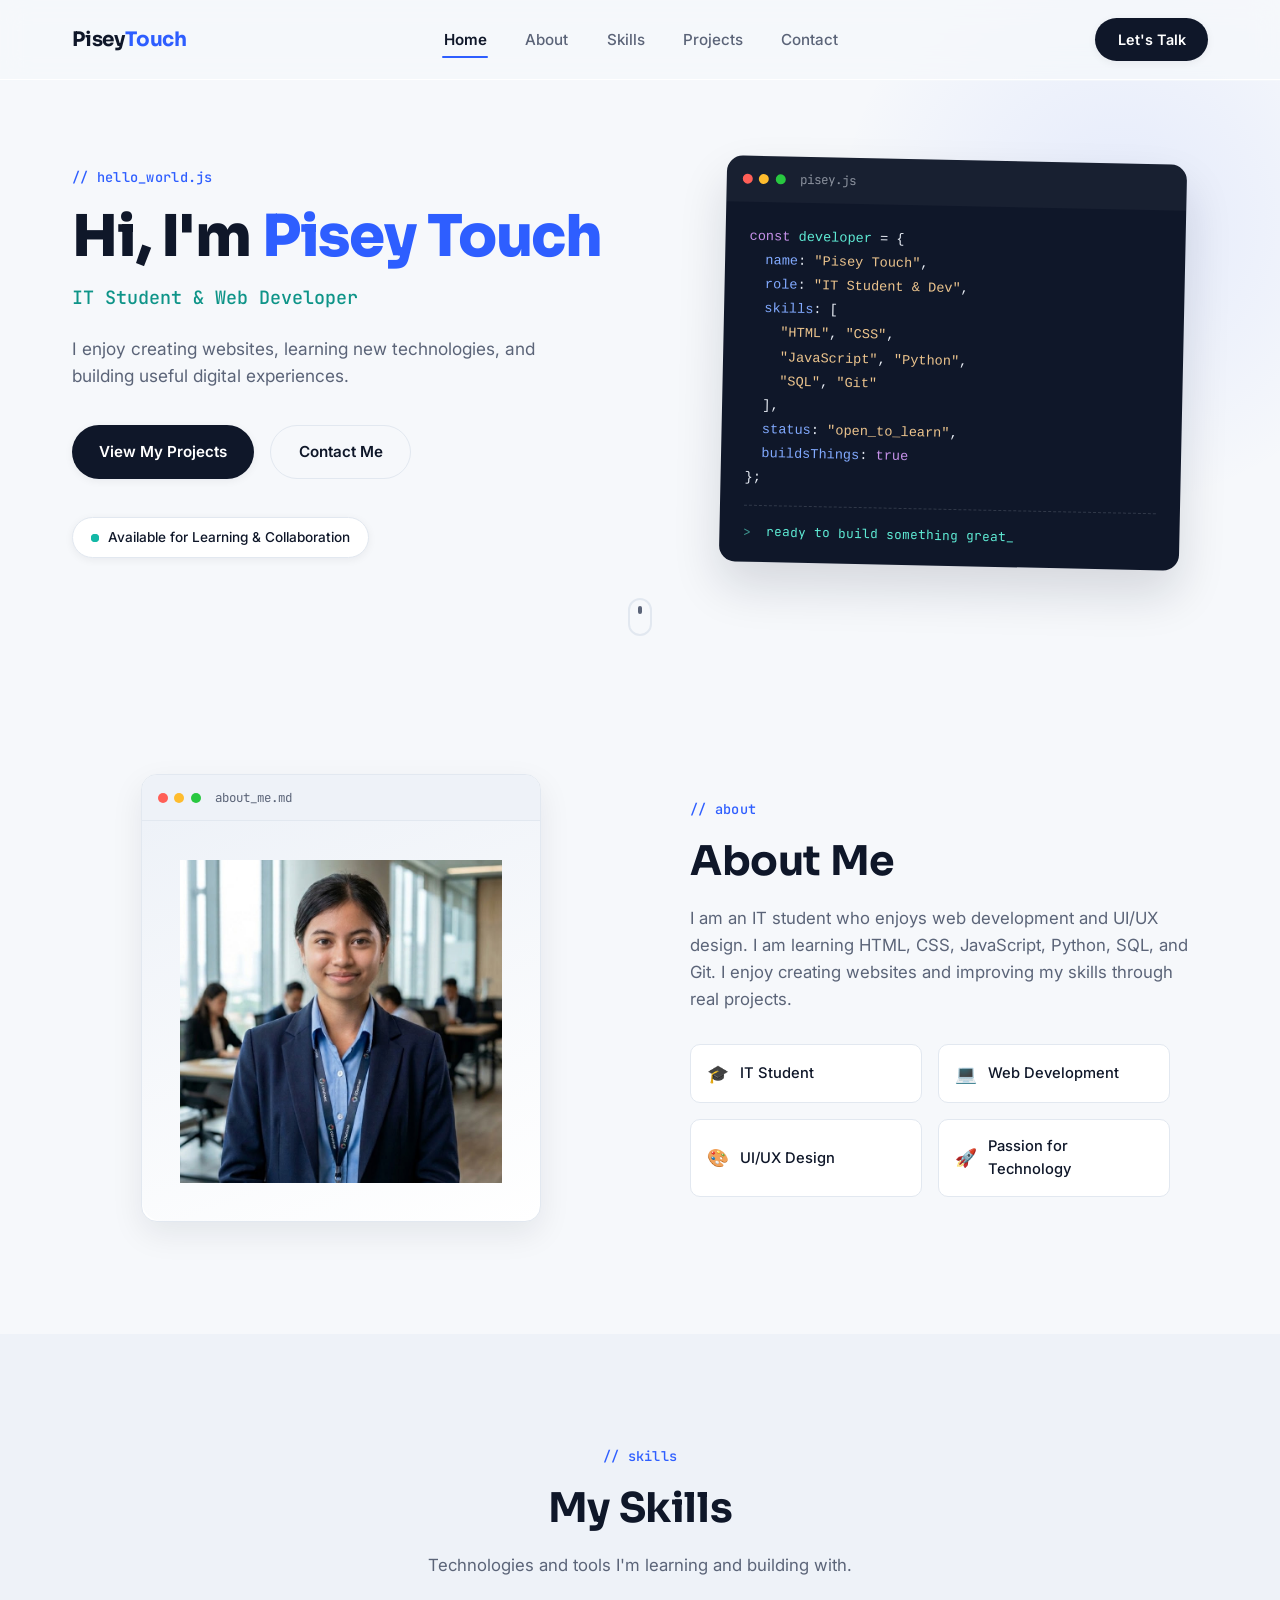
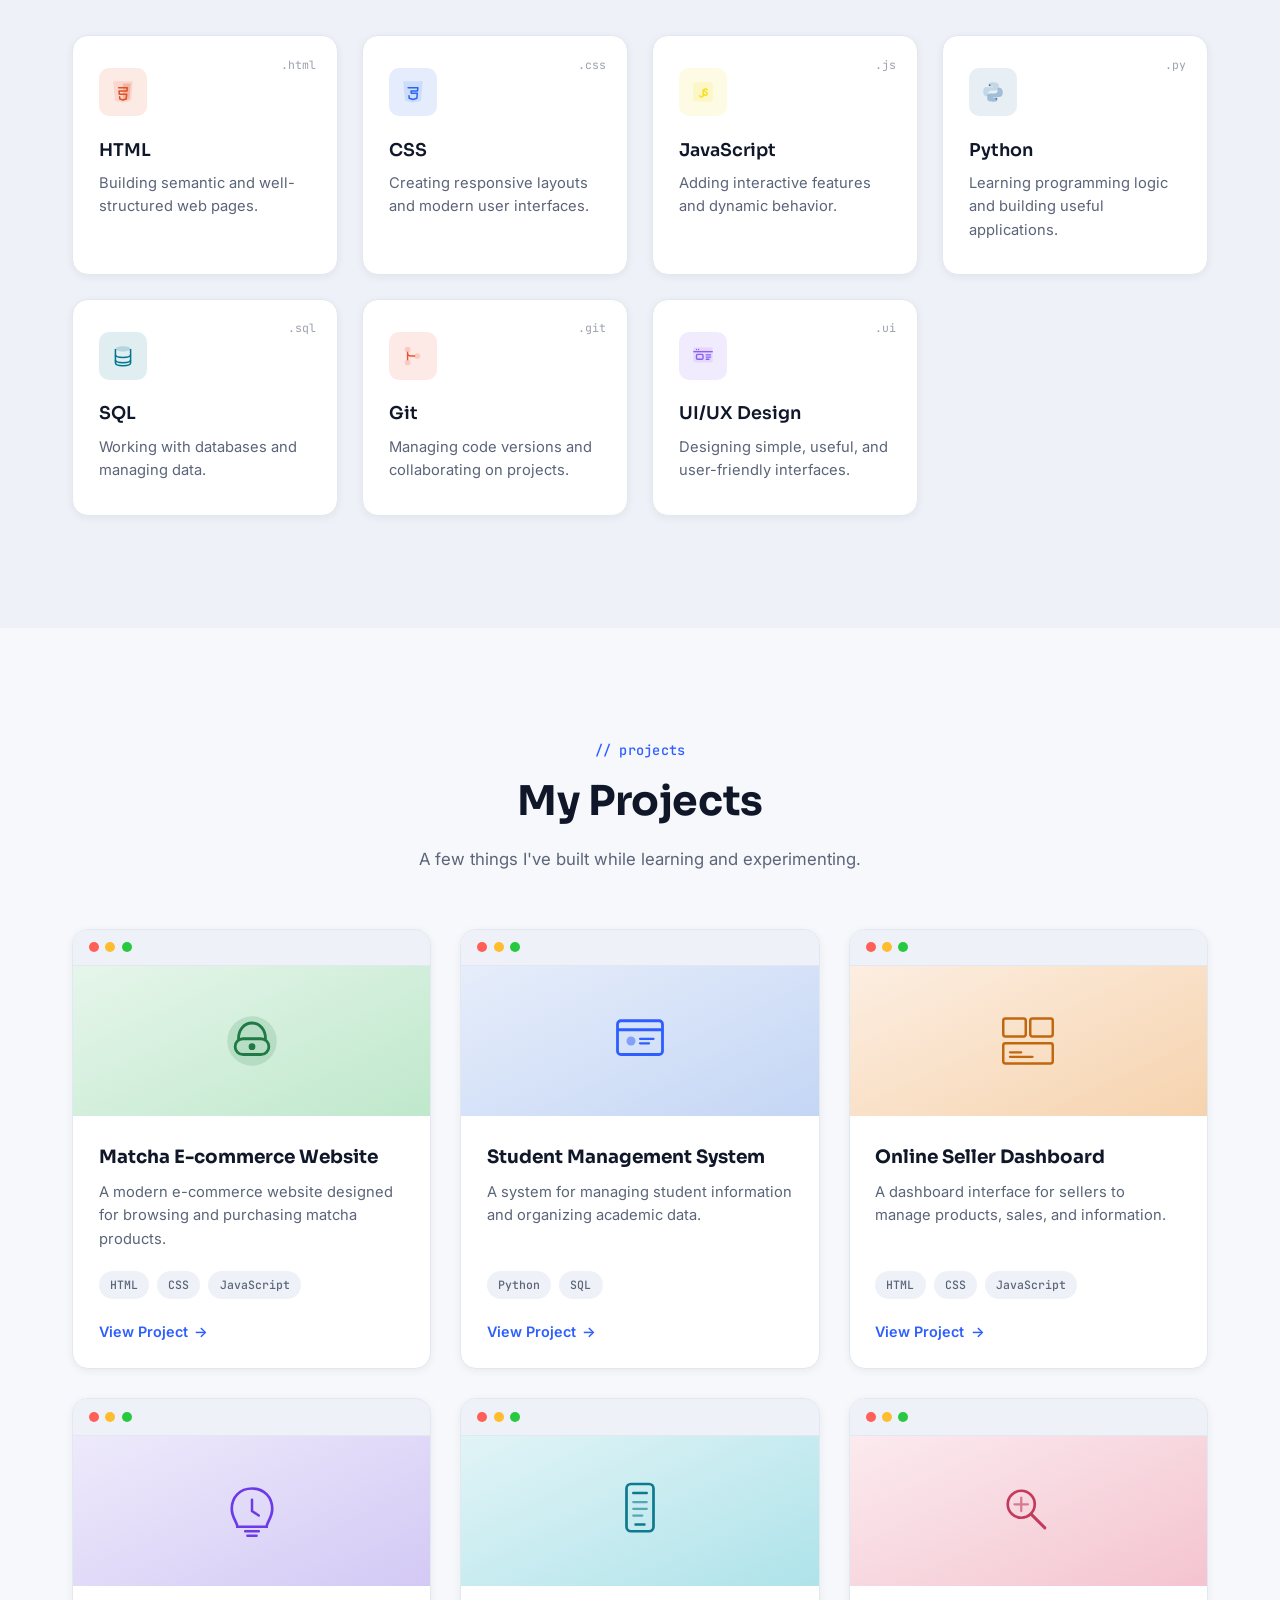
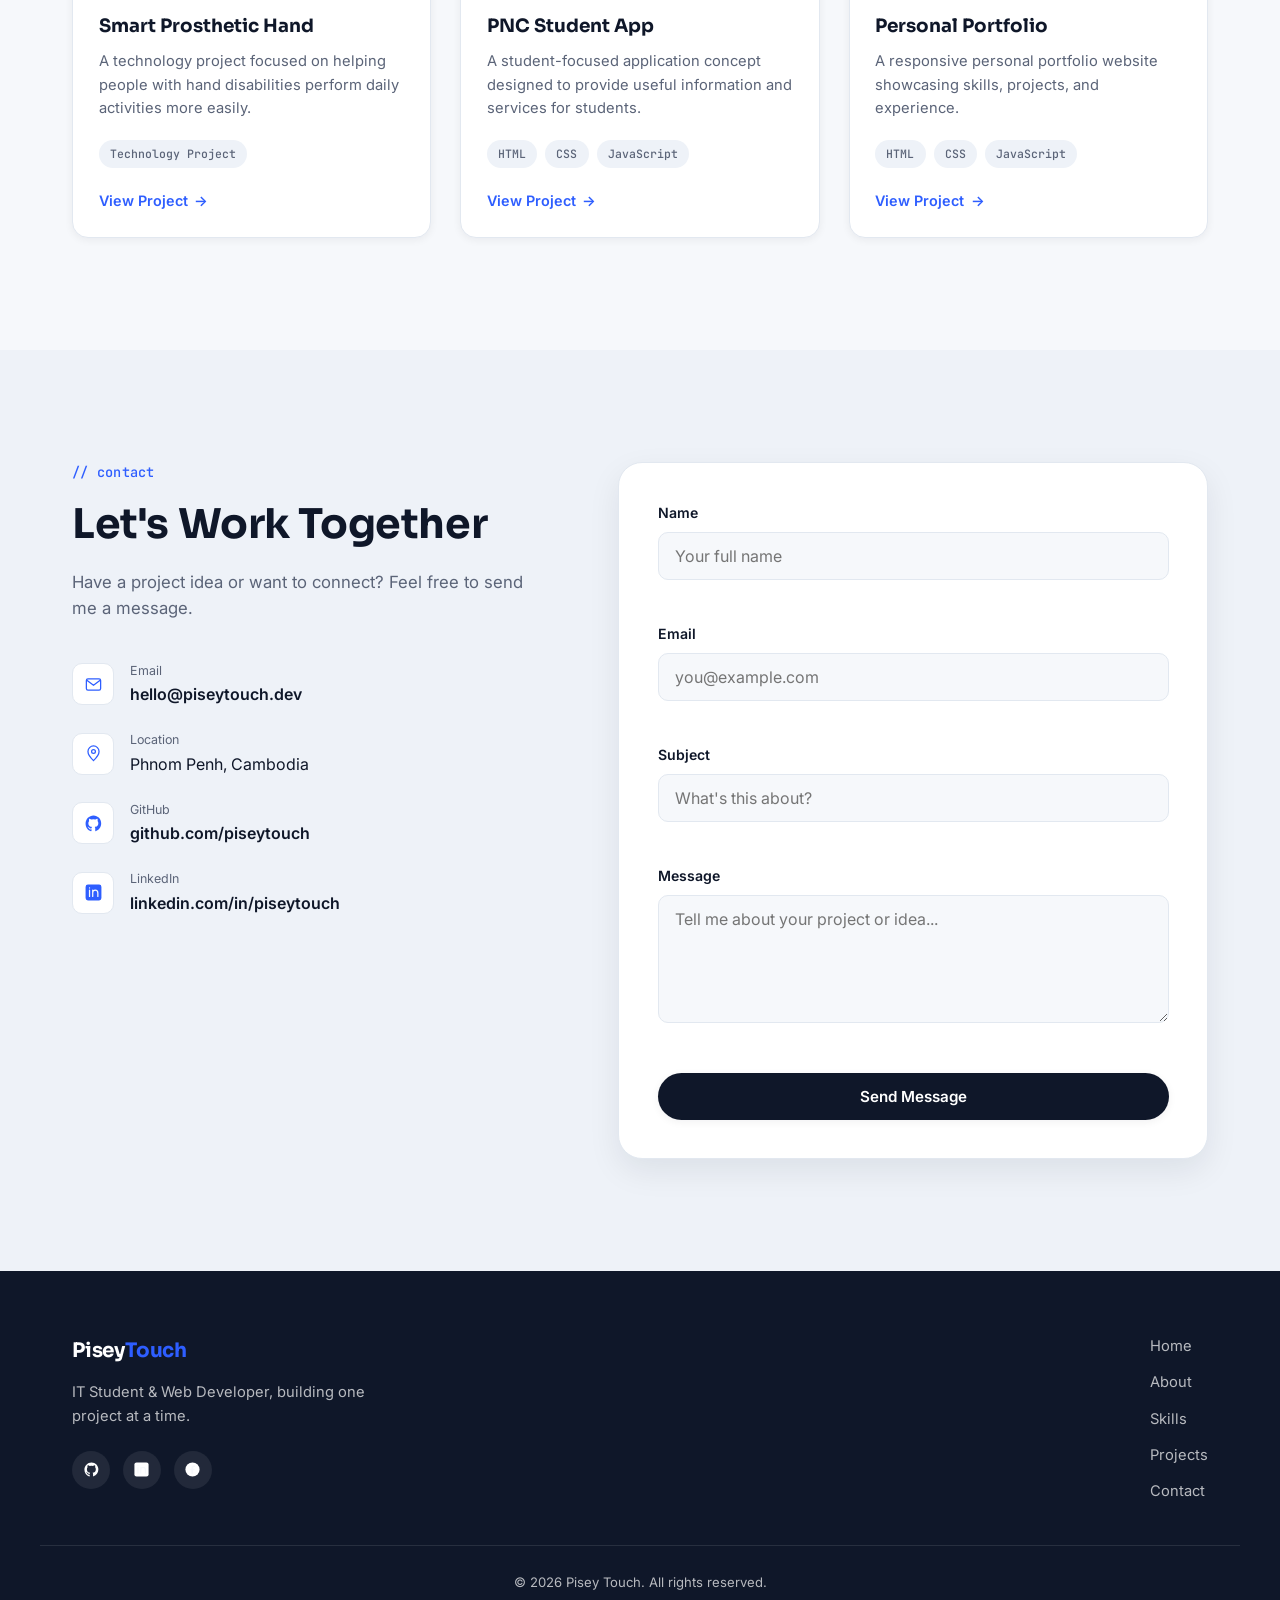
==== commit 01163205: "file html for my website" ====
--- a/index.html
+++ b/index.html
@@ -3,7 +3,7 @@
 <head>
   <meta charset="UTF-8" />
   <meta name="viewport" content="width=device-width, initial-scale=1.0" />
-  <title>Pisey Touch — IT Student &amp; Web Developer</title>
+  <title>PISEY TOUCH | IT Student & Web Developer</title>
   <meta name="description" content="Portfolio of Pisey Touch, an IT student and junior web developer specializing in HTML, CSS, JavaScript, Python, SQL and UI/UX design." />
 
   <!-- Fonts: Sora (display), Inter (body), JetBrains Mono (code/utility) -->
--- a/style.css
+++ b/style.css
@@ -0,0 +1,1270 @@
+/* ==========================================================================
+   PISEY TOUCH — PORTFOLIO STYLES
+   Design language: light "developer workspace" theme. A recurring editor /
+   browser "chrome" motif (traffic-light dots + title bar) ties the hero
+   code window, the about card, and every project thumbnail together.
+   ========================================================================== */
+
+/* ---------- Design tokens ---------- */
+:root {
+  /* Colors */
+  --bg: #F6F8FB;
+  --surface: #FFFFFF;
+  --surface-alt: #EEF2F8;
+  --ink: #0F1729;
+  --muted: #5B6478;
+  --border: #E2E8F0;
+
+  --accent: #2E5EFF;
+  --accent-dark: #1E44D6;
+  --accent-mint: #14B8A6;
+  --accent-mint-dark: #0E9488;
+
+  --code-bg: #0F1729;
+  --code-text: #E8EDF5;
+  --code-accent: #5EEAD4;
+
+  /* Typography */
+  --font-display: 'Sora', 'Segoe UI', sans-serif;
+  --font-body: 'Inter', 'Segoe UI', sans-serif;
+  --font-mono: 'JetBrains Mono', 'Courier New', monospace;
+
+  /* Spacing / layout */
+  --container-width: 1200px;
+  --section-padding: 7rem;
+  --radius-sm: 10px;
+  --radius-md: 16px;
+  --radius-lg: 24px;
+
+  /* Shadows */
+  --shadow-sm: 0 2px 8px rgba(15, 23, 41, 0.06);
+  --shadow-md: 0 12px 32px rgba(15, 23, 41, 0.08);
+  --shadow-lg: 0 24px 48px rgba(15, 23, 41, 0.14);
+
+  /* Motion */
+  --transition-fast: 0.2s ease;
+  --transition-base: 0.35s cubic-bezier(0.22, 1, 0.36, 1);
+}
+
+/* ---------- Reset ---------- */
+* {
+  margin: 0;
+  padding: 0;
+  box-sizing: border-box;
+}
+
+html {
+  scroll-behavior: smooth;
+}
+
+@media (prefers-reduced-motion: reduce) {
+  html {
+    scroll-behavior: auto;
+  }
+  * {
+    animation-duration: 0.01ms !important;
+    animation-iteration-count: 1 !important;
+    transition-duration: 0.01ms !important;
+    scroll-behavior: auto !important;
+  }
+}
+
+body {
+  font-family: var(--font-body);
+  color: var(--ink);
+  background: var(--bg);
+  line-height: 1.6;
+  overflow-x: hidden;
+  -webkit-font-smoothing: antialiased;
+}
+
+img {
+  max-width: 100%;
+  display: block;
+}
+
+a {
+  text-decoration: none;
+  color: inherit;
+}
+
+ul {
+  list-style: none;
+}
+
+button {
+  font-family: inherit;
+  cursor: pointer;
+  border: none;
+  background: none;
+}
+
+input,
+textarea {
+  font-family: inherit;
+  font-size: 1rem;
+}
+
+:focus-visible {
+  outline: 2px solid var(--accent);
+  outline-offset: 3px;
+  border-radius: 4px;
+}
+
+.section-container {
+  max-width: var(--container-width);
+  margin: 0 auto;
+  padding: 0 2rem;
+}
+
+/* ---------- Typography helpers ---------- */
+.eyebrow {
+  font-family: var(--font-mono);
+  font-size: 0.85rem;
+  font-weight: 500;
+  color: var(--accent);
+  letter-spacing: 0.02em;
+  margin-bottom: 1rem;
+}
+
+.eyebrow.center {
+  text-align: center;
+}
+
+.section-title {
+  font-family: var(--font-display);
+  font-size: clamp(1.8rem, 3.2vw, 2.6rem);
+  font-weight: 700;
+  line-height: 1.2;
+  margin-bottom: 1.2rem;
+  letter-spacing: -0.01em;
+}
+
+.section-title.center {
+  text-align: center;
+}
+
+.section-subtitle {
+  color: var(--muted);
+  font-size: 1.05rem;
+  max-width: 560px;
+}
+
+.section-subtitle.center {
+  margin: 0 auto;
+  text-align: center;
+}
+
+.section-heading {
+  margin-bottom: 3.5rem;
+}
+
+.text-accent {
+  color: var(--accent);
+}
+
+/* ---------- Buttons ---------- */
+.btn {
+  display: inline-flex;
+  align-items: center;
+  justify-content: center;
+  gap: 0.5rem;
+  padding: 0.85rem 1.7rem;
+  border-radius: 999px;
+  font-weight: 600;
+  font-size: 0.95rem;
+  transition: transform var(--transition-fast), box-shadow var(--transition-fast), background var(--transition-fast), color var(--transition-fast);
+  white-space: nowrap;
+}
+
+.btn-primary {
+  background: var(--ink);
+  color: #fff;
+  box-shadow: var(--shadow-sm);
+}
+
+.btn-primary:hover {
+  background: var(--accent);
+  transform: translateY(-2px);
+  box-shadow: var(--shadow-md);
+}
+
+.btn-secondary {
+  background: transparent;
+  color: var(--ink);
+  border: 1.5px solid var(--border);
+}
+
+.btn-secondary:hover {
+  border-color: var(--ink);
+  transform: translateY(-2px);
+}
+
+.btn-block {
+  width: 100%;
+}
+
+.btn-nav {
+  padding: 0.65rem 1.4rem;
+  font-size: 0.9rem;
+}
+
+/* ==========================================================================
+   NAVIGATION
+   ========================================================================== */
+.navbar {
+  position: fixed;
+  top: 0;
+  left: 0;
+  width: 100%;
+  z-index: 1000;
+  background: rgba(246, 248, 251, 0.7);
+  backdrop-filter: blur(14px);
+  -webkit-backdrop-filter: blur(14px);
+  transition: background var(--transition-fast), box-shadow var(--transition-fast), border-color var(--transition-fast);
+  border-bottom: 1px solid transparent;
+}
+
+.navbar.scrolled {
+  background: rgba(246, 248, 251, 0.92);
+  box-shadow: var(--shadow-sm);
+  border-bottom-color: var(--border);
+}
+
+.nav-container {
+  max-width: var(--container-width);
+  margin: 0 auto;
+  padding: 1.1rem 2rem;
+  display: flex;
+  align-items: center;
+  justify-content: space-between;
+  gap: 2rem;
+}
+
+.nav-logo {
+  font-family: var(--font-display);
+  font-weight: 700;
+  font-size: 1.25rem;
+  color: var(--ink);
+  letter-spacing: -0.01em;
+  flex-shrink: 0;
+}
+
+.nav-logo span {
+  color: var(--accent);
+}
+
+.nav-links {
+  display: flex;
+  align-items: center;
+  gap: 2.2rem;
+  flex: 1;
+  justify-content: center;
+}
+
+.nav-link {
+  position: relative;
+  font-size: 0.95rem;
+  font-weight: 500;
+  color: var(--muted);
+  padding: 0.3rem 0.1rem;
+  transition: color var(--transition-fast);
+}
+
+.nav-link::after {
+  content: "";
+  position: absolute;
+  left: 0;
+  bottom: -4px;
+  width: 0;
+  height: 2px;
+  background: var(--accent);
+  border-radius: 2px;
+  transition: width var(--transition-base);
+}
+
+.nav-link:hover {
+  color: var(--ink);
+}
+
+.nav-link.active-link {
+  color: var(--ink);
+  font-weight: 600;
+}
+
+.nav-link.active-link::after {
+  width: 100%;
+}
+
+.hamburger {
+  display: none;
+  flex-direction: column;
+  justify-content: center;
+  gap: 5px;
+  width: 32px;
+  height: 32px;
+  flex-shrink: 0;
+}
+
+.hamburger span {
+  display: block;
+  width: 100%;
+  height: 2px;
+  background: var(--ink);
+  border-radius: 2px;
+  transition: transform var(--transition-base), opacity var(--transition-base);
+}
+
+.hamburger.open span:nth-child(1) {
+  transform: translateY(7px) rotate(45deg);
+}
+
+.hamburger.open span:nth-child(2) {
+  opacity: 0;
+}
+
+.hamburger.open span:nth-child(3) {
+  transform: translateY(-7px) rotate(-45deg);
+}
+
+.mobile-menu {
+  display: flex;
+  flex-direction: column;
+  gap: 0.2rem;
+  max-height: 0;
+  overflow: hidden;
+  background: var(--surface);
+  border-bottom: 1px solid transparent;
+  transition: max-height var(--transition-base), border-color var(--transition-fast);
+}
+
+.mobile-menu.open {
+  max-height: 26rem;
+  border-bottom-color: var(--border);
+}
+
+.mobile-link {
+  padding: 0.9rem 2rem;
+  font-weight: 500;
+  color: var(--ink);
+  border-top: 1px solid var(--border);
+  transition: background var(--transition-fast), color var(--transition-fast);
+}
+
+.mobile-link:hover {
+  background: var(--surface-alt);
+  color: var(--accent);
+}
+
+.btn-mobile {
+  margin: 1rem 2rem 1.4rem;
+}
+
+/* ==========================================================================
+   HERO
+   ========================================================================== */
+.hero {
+  position: relative;
+  padding: 10rem 0 6rem;
+  overflow: hidden;
+}
+
+.hero::before {
+  content: "";
+  position: absolute;
+  top: -10%;
+  right: -10%;
+  width: 45vw;
+  height: 45vw;
+  max-width: 640px;
+  max-height: 640px;
+  background: radial-gradient(circle, rgba(46, 94, 255, 0.09), transparent 70%);
+  border-radius: 50%;
+  z-index: -1;
+}
+
+.hero-grid {
+  display: grid;
+  grid-template-columns: 1.05fr 0.95fr;
+  align-items: center;
+  gap: 4rem;
+}
+
+.hero-title {
+  font-family: var(--font-display);
+  font-size: clamp(2.4rem, 5vw, 3.6rem);
+  font-weight: 800;
+  line-height: 1.1;
+  letter-spacing: -0.02em;
+  margin-bottom: 0.9rem;
+}
+
+.hero-subtitle {
+  font-family: var(--font-mono);
+  font-size: 1.15rem;
+  font-weight: 500;
+  color: var(--accent-mint-dark);
+  margin-bottom: 1.4rem;
+}
+
+.hero-description {
+  font-size: 1.08rem;
+  color: var(--muted);
+  max-width: 480px;
+  margin-bottom: 2.2rem;
+}
+
+.hero-buttons {
+  display: flex;
+  gap: 1rem;
+  flex-wrap: wrap;
+  margin-bottom: 2.4rem;
+}
+
+.availability-badge {
+  display: inline-flex;
+  align-items: center;
+  gap: 0.6rem;
+  padding: 0.55rem 1.1rem;
+  background: var(--surface);
+  border: 1px solid var(--border);
+  border-radius: 999px;
+  font-size: 0.85rem;
+  font-weight: 500;
+  color: var(--ink);
+  box-shadow: var(--shadow-sm);
+}
+
+.pulse-dot {
+  width: 8px;
+  height: 8px;
+  border-radius: 50%;
+  background: var(--accent-mint);
+  position: relative;
+  flex-shrink: 0;
+}
+
+.pulse-dot::after {
+  content: "";
+  position: absolute;
+  inset: 0;
+  border-radius: 50%;
+  background: var(--accent-mint);
+  animation: pulse 2s infinite;
+}
+
+@keyframes pulse {
+  0% { transform: scale(1); opacity: 0.6; }
+  100% { transform: scale(2.8); opacity: 0; }
+}
+
+/* --- Editor window (hero signature element) --- */
+.hero-visual {
+  display: flex;
+  justify-content: center;
+}
+
+.editor-window {
+  width: 100%;
+  max-width: 460px;
+  background: var(--code-bg);
+  border-radius: var(--radius-md);
+  box-shadow: var(--shadow-lg);
+  overflow: hidden;
+  transform: rotate(1.2deg);
+  transition: transform var(--transition-base);
+}
+
+.editor-window:hover {
+  transform: rotate(0deg) translateY(-4px);
+}
+
+.editor-titlebar,
+.about-card-header,
+.thumb-chrome {
+  display: flex;
+  align-items: center;
+  gap: 0.4rem;
+  padding: 0.8rem 1rem;
+  background: rgba(255, 255, 255, 0.04);
+}
+
+.about-card-header,
+.thumb-chrome {
+  background: var(--surface-alt);
+  border-bottom: 1px solid var(--border);
+}
+
+.dot {
+  width: 10px;
+  height: 10px;
+  border-radius: 50%;
+  flex-shrink: 0;
+}
+
+.dot-red { background: #FF5F57; }
+.dot-yellow { background: #FEBC2E; }
+.dot-green { background: #28C840; }
+
+.editor-filename {
+  margin-left: 0.5rem;
+  font-family: var(--font-mono);
+  font-size: 0.78rem;
+  color: rgba(232, 237, 245, 0.55);
+}
+
+.about-card-header .editor-filename {
+  color: var(--muted);
+}
+
+.editor-body {
+  padding: 1.4rem 1.5rem 1.2rem;
+}
+
+.editor-body pre {
+  font-family: var(--font-mono);
+  font-size: 0.85rem;
+  line-height: 1.7;
+  color: var(--code-text);
+  overflow-x: auto;
+  white-space: pre;
+}
+
+.tok-key { color: #C792EA; }
+.tok-var { color: var(--code-accent); }
+.tok-prop { color: #82AAFF; }
+.tok-str { color: #ECC48D; }
+
+.editor-console {
+  margin-top: 1rem;
+  padding-top: 1rem;
+  border-top: 1px dashed rgba(232, 237, 245, 0.15);
+  font-family: var(--font-mono);
+  font-size: 0.8rem;
+  color: var(--code-accent);
+}
+
+.console-caret {
+  color: rgba(94, 234, 212, 0.6);
+  margin-right: 0.4rem;
+}
+
+.scroll-indicator {
+  position: absolute;
+  bottom: 1.6rem;
+  left: 50%;
+  transform: translateX(-50%);
+  width: 24px;
+  height: 38px;
+  border: 2px solid var(--border);
+  border-radius: 999px;
+  display: flex;
+  justify-content: center;
+  padding-top: 6px;
+}
+
+.scroll-indicator span {
+  width: 4px;
+  height: 8px;
+  border-radius: 2px;
+  background: var(--muted);
+  animation: scrollDot 1.8s infinite;
+}
+
+@keyframes scrollDot {
+  0% { transform: translateY(0); opacity: 1; }
+  70% { transform: translateY(10px); opacity: 0; }
+  100% { opacity: 0; }
+}
+
+/* ==========================================================================
+   ABOUT
+   ========================================================================== */
+.about {
+  padding: var(--section-padding) 0;
+}
+
+.about-grid {
+  display: grid;
+  grid-template-columns: 0.85fr 1.15fr;
+  align-items: center;
+  gap: 4rem;
+}
+
+.about-card {
+  background: var(--surface);
+  border: 1px solid var(--border);
+  border-radius: var(--radius-md);
+  box-shadow: var(--shadow-md);
+  overflow: hidden;
+  max-width: 400px;
+  margin: 0 auto;
+}
+
+.about-photo {
+  padding: 2.4rem;
+  background: linear-gradient(160deg, var(--surface-alt), var(--surface));
+}
+
+.about-text {
+  color: var(--muted);
+  font-size: 1.05rem;
+  margin-bottom: 2rem;
+  max-width: 560px;
+}
+
+.about-highlights {
+  display: grid;
+  grid-template-columns: 1fr 1fr;
+  gap: 1rem;
+  max-width: 480px;
+}
+
+.about-highlights li {
+  display: flex;
+  align-items: center;
+  gap: 0.7rem;
+  padding: 0.9rem 1rem;
+  background: var(--surface);
+  border: 1px solid var(--border);
+  border-radius: var(--radius-sm);
+  font-weight: 500;
+  font-size: 0.92rem;
+  transition: transform var(--transition-fast), box-shadow var(--transition-fast), border-color var(--transition-fast);
+}
+
+.about-highlights li:hover {
+  transform: translateY(-3px);
+  box-shadow: var(--shadow-sm);
+  border-color: var(--accent);
+}
+
+.highlight-icon {
+  font-size: 1.1rem;
+}
+
+/* ==========================================================================
+   SKILLS
+   ========================================================================== */
+.skills {
+  padding: var(--section-padding) 0;
+  background: var(--surface-alt);
+}
+
+.skills-grid {
+  display: grid;
+  grid-template-columns: repeat(4, 1fr);
+  gap: 1.5rem;
+}
+
+.skill-card {
+  position: relative;
+  background: var(--surface);
+  border: 1px solid var(--border);
+  border-radius: var(--radius-md);
+  padding: 2rem 1.6rem;
+  box-shadow: var(--shadow-sm);
+  transition: transform var(--transition-base), box-shadow var(--transition-base), border-color var(--transition-base);
+}
+
+.skill-card:hover {
+  transform: translateY(-6px);
+  box-shadow: var(--shadow-md);
+  border-color: color-mix(in srgb, var(--icon-color) 40%, var(--border));
+}
+
+.skill-ext {
+  position: absolute;
+  top: 1.2rem;
+  right: 1.3rem;
+  font-family: var(--font-mono);
+  font-size: 0.72rem;
+  color: var(--muted);
+  opacity: 0.6;
+}
+
+.skill-icon {
+  width: 48px;
+  height: 48px;
+  border-radius: var(--radius-sm);
+  display: flex;
+  align-items: center;
+  justify-content: center;
+  background: color-mix(in srgb, var(--icon-color) 12%, white);
+  color: var(--icon-color);
+  margin-bottom: 1.2rem;
+}
+
+.skill-icon svg {
+  width: 26px;
+  height: 26px;
+}
+
+.skill-name {
+  font-family: var(--font-display);
+  font-size: 1.1rem;
+  font-weight: 600;
+  margin-bottom: 0.5rem;
+}
+
+.skill-desc {
+  color: var(--muted);
+  font-size: 0.92rem;
+}
+
+/* ==========================================================================
+   PROJECTS
+   ========================================================================== */
+.projects {
+  padding: var(--section-padding) 0;
+}
+
+.projects-grid {
+  display: grid;
+  grid-template-columns: repeat(3, 1fr);
+  gap: 1.8rem;
+}
+
+.project-card {
+  background: var(--surface);
+  border: 1px solid var(--border);
+  border-radius: var(--radius-md);
+  overflow: hidden;
+  box-shadow: var(--shadow-sm);
+  transition: transform var(--transition-base), box-shadow var(--transition-base);
+  display: flex;
+  flex-direction: column;
+}
+
+.project-card:hover {
+  transform: translateY(-6px);
+  box-shadow: var(--shadow-lg);
+}
+
+.project-thumb {
+  background: linear-gradient(155deg, var(--thumb-a), var(--thumb-b));
+  overflow: hidden;
+}
+
+.thumb-art {
+  height: 150px;
+  display: flex;
+  align-items: center;
+  justify-content: center;
+  transition: transform var(--transition-base);
+}
+
+.thumb-art svg {
+  width: 72px;
+  height: 72px;
+}
+
+.project-card:hover .thumb-art {
+  transform: scale(1.12);
+}
+
+.project-body {
+  padding: 1.6rem;
+  display: flex;
+  flex-direction: column;
+  flex: 1;
+}
+
+.project-name {
+  font-family: var(--font-display);
+  font-size: 1.15rem;
+  font-weight: 700;
+  margin-bottom: 0.6rem;
+}
+
+.project-desc {
+  color: var(--muted);
+  font-size: 0.92rem;
+  margin-bottom: 1.2rem;
+  flex: 1;
+}
+
+.tag-list {
+  display: flex;
+  flex-wrap: wrap;
+  gap: 0.5rem;
+  margin-bottom: 1.3rem;
+}
+
+.tag {
+  font-family: var(--font-mono);
+  font-size: 0.72rem;
+  font-weight: 500;
+  padding: 0.3rem 0.7rem;
+  background: var(--surface-alt);
+  border-radius: 999px;
+  color: var(--muted);
+}
+
+.project-link {
+  font-weight: 600;
+  font-size: 0.9rem;
+  color: var(--accent);
+  display: inline-flex;
+  align-items: center;
+  gap: 0.4rem;
+  transition: gap var(--transition-fast);
+}
+
+.project-link:hover {
+  gap: 0.7rem;
+}
+
+/* ==========================================================================
+   CONTACT
+   ========================================================================== */
+.contact {
+  padding: var(--section-padding) 0;
+  background: var(--surface-alt);
+}
+
+.contact-grid {
+  display: grid;
+  grid-template-columns: 0.9fr 1.1fr;
+  gap: 4rem;
+}
+
+.contact-desc {
+  color: var(--muted);
+  font-size: 1.05rem;
+  max-width: 460px;
+  margin-bottom: 2.4rem;
+}
+
+.contact-info-list {
+  display: flex;
+  flex-direction: column;
+  gap: 1.4rem;
+}
+
+.contact-info-list li {
+  display: flex;
+  align-items: center;
+  gap: 1rem;
+}
+
+.contact-info-icon {
+  width: 42px;
+  height: 42px;
+  border-radius: var(--radius-sm);
+  background: var(--surface);
+  border: 1px solid var(--border);
+  display: flex;
+  align-items: center;
+  justify-content: center;
+  color: var(--accent);
+  flex-shrink: 0;
+}
+
+.contact-info-icon svg {
+  width: 19px;
+  height: 19px;
+}
+
+.contact-info-label {
+  display: block;
+  font-size: 0.78rem;
+  color: var(--muted);
+  margin-bottom: 0.1rem;
+}
+
+.contact-info-list a {
+  font-weight: 600;
+  transition: color var(--transition-fast);
+}
+
+.contact-info-list a:hover {
+  color: var(--accent);
+}
+
+.contact-form-wrap {
+  background: var(--surface);
+  border: 1px solid var(--border);
+  border-radius: var(--radius-lg);
+  padding: 2.4rem;
+  box-shadow: var(--shadow-md);
+}
+
+.form-group {
+  margin-bottom: 1.4rem;
+}
+
+.form-group label {
+  display: block;
+  font-size: 0.88rem;
+  font-weight: 600;
+  margin-bottom: 0.5rem;
+}
+
+.form-group input,
+.form-group textarea {
+  width: 100%;
+  padding: 0.8rem 1rem;
+  border: 1.5px solid var(--border);
+  border-radius: var(--radius-sm);
+  background: var(--bg);
+  color: var(--ink);
+  transition: border-color var(--transition-fast), box-shadow var(--transition-fast);
+  resize: vertical;
+}
+
+.form-group input:focus,
+.form-group textarea:focus {
+  outline: none;
+  border-color: var(--accent);
+  box-shadow: 0 0 0 4px rgba(46, 94, 255, 0.12);
+}
+
+.form-group input.input-error,
+.form-group textarea.input-error {
+  border-color: #E5484D;
+}
+
+.error-message {
+  display: block;
+  min-height: 1.1em;
+  margin-top: 0.4rem;
+  font-size: 0.8rem;
+  color: #E5484D;
+}
+
+.form-success {
+  display: none;
+  margin-top: 1.2rem;
+  padding: 0.9rem 1.1rem;
+  background: rgba(20, 184, 166, 0.1);
+  color: var(--accent-mint-dark);
+  border-radius: var(--radius-sm);
+  font-size: 0.9rem;
+  font-weight: 500;
+  text-align: center;
+}
+
+.form-success.visible {
+  display: block;
+  animation: fadeInUp 0.4s ease;
+}
+
+/* ==========================================================================
+   FOOTER
+   ========================================================================== */
+.footer {
+  background: var(--ink);
+  color: rgba(255, 255, 255, 0.7);
+  padding: 4rem 0 1.6rem;
+}
+
+.footer-grid {
+  display: flex;
+  flex-wrap: wrap;
+  justify-content: space-between;
+  gap: 3rem;
+  padding-bottom: 2.6rem;
+  border-bottom: 1px solid rgba(255, 255, 255, 0.1);
+}
+
+.footer-brand .nav-logo {
+  color: #fff;
+}
+
+.footer-tagline {
+  margin: 0.9rem 0 1.4rem;
+  max-width: 320px;
+  font-size: 0.92rem;
+}
+
+.footer-socials {
+  display: flex;
+  gap: 0.8rem;
+}
+
+.footer-socials a {
+  width: 38px;
+  height: 38px;
+  border-radius: 50%;
+  background: rgba(255, 255, 255, 0.08);
+  display: flex;
+  align-items: center;
+  justify-content: center;
+  color: #fff;
+  transition: background var(--transition-fast), transform var(--transition-fast);
+}
+
+.footer-socials a svg {
+  width: 17px;
+  height: 17px;
+}
+
+.footer-socials a:hover {
+  background: var(--accent);
+  transform: translateY(-3px);
+}
+
+.footer-nav {
+  display: flex;
+  flex-direction: column;
+  gap: 0.8rem;
+}
+
+.footer-nav a {
+  font-size: 0.92rem;
+  transition: color var(--transition-fast);
+}
+
+.footer-nav a:hover {
+  color: #fff;
+}
+
+.footer-bottom {
+  max-width: var(--container-width);
+  margin: 0 auto;
+  padding: 1.6rem 2rem 0;
+  font-size: 0.82rem;
+  text-align: center;
+}
+
+/* ==========================================================================
+   BACK TO TOP
+   ========================================================================== */
+.back-to-top {
+  position: fixed;
+  bottom: 2rem;
+  right: 2rem;
+  width: 48px;
+  height: 48px;
+  border-radius: 50%;
+  background: var(--ink);
+  color: #fff;
+  display: flex;
+  align-items: center;
+  justify-content: center;
+  box-shadow: var(--shadow-md);
+  opacity: 0;
+  visibility: hidden;
+  transform: translateY(16px);
+  transition: opacity var(--transition-base), transform var(--transition-base), background var(--transition-fast), visibility var(--transition-base);
+  z-index: 900;
+}
+
+.back-to-top.visible {
+  opacity: 1;
+  visibility: visible;
+  transform: translateY(0);
+}
+
+.back-to-top:hover {
+  background: var(--accent);
+  transform: translateY(-4px);
+}
+
+.back-to-top svg {
+  width: 20px;
+  height: 20px;
+}
+
+/* ==========================================================================
+   SCROLL REVEAL
+   ========================================================================== */
+.reveal {
+  opacity: 0;
+  transform: translateY(24px);
+  transition: opacity 0.7s ease, transform 0.7s ease;
+}
+
+.reveal.in-view {
+  opacity: 1;
+  transform: translateY(0);
+}
+
+@keyframes fadeInUp {
+  from { opacity: 0; transform: translateY(10px); }
+  to { opacity: 1; transform: translateY(0); }
+}
+
+/* ==========================================================================
+   RESPONSIVE — TABLET
+   ========================================================================== */
+@media (max-width: 1024px) {
+  :root {
+    --section-padding: 5.5rem;
+  }
+
+  .nav-links {
+    display: none;
+  }
+
+  .btn-nav {
+    display: none;
+  }
+
+  .hamburger {
+    display: flex;
+  }
+
+  .hero-grid {
+    grid-template-columns: 1fr;
+    text-align: center;
+    gap: 3rem;
+  }
+
+  .hero-description {
+    margin-left: auto;
+    margin-right: auto;
+  }
+
+  .hero-buttons {
+    justify-content: center;
+  }
+
+  .hero-visual {
+    order: -1;
+  }
+
+  .editor-window {
+    max-width: 420px;
+  }
+
+  .about-grid {
+    grid-template-columns: 1fr;
+  }
+
+  .about-content {
+    text-align: center;
+  }
+
+  .about-text {
+    margin-left: auto;
+    margin-right: auto;
+  }
+
+  .about-highlights {
+    margin: 0 auto;
+  }
+
+  .skills-grid {
+    grid-template-columns: repeat(2, 1fr);
+  }
+
+  .projects-grid {
+    grid-template-columns: repeat(2, 1fr);
+  }
+
+  .contact-grid {
+    grid-template-columns: 1fr;
+  }
+
+  .contact-intro {
+    text-align: center;
+  }
+
+  .contact-desc {
+    margin-left: auto;
+    margin-right: auto;
+  }
+
+  .contact-info-list {
+    max-width: 380px;
+    margin: 0 auto;
+  }
+
+  .contact-info-list li {
+    text-align: left;
+  }
+}
+
+/* ==========================================================================
+   RESPONSIVE — MOBILE
+   ========================================================================== */
+@media (max-width: 640px) {
+  :root {
+    --section-padding: 4.5rem;
+  }
+
+  .section-container {
+    padding: 0 1.4rem;
+  }
+
+  .nav-container {
+    padding: 1rem 1.4rem;
+  }
+
+  .hero {
+    padding: 8.5rem 0 4rem;
+  }
+
+  .hero-buttons {
+    flex-direction: column;
+    width: 100%;
+  }
+
+  .hero-buttons .btn {
+    width: 100%;
+  }
+
+  .about-highlights {
+    grid-template-columns: 1fr;
+  }
+
+  .skills-grid {
+    grid-template-columns: 1fr;
+  }
+
+  .projects-grid {
+    grid-template-columns: 1fr;
+  }
+
+  .contact-form-wrap {
+    padding: 1.6rem;
+  }
+
+  .footer-grid {
+    flex-direction: column;
+  }
+
+  .back-to-top {
+    bottom: 1.2rem;
+    right: 1.2rem;
+    width: 44px;
+    height: 44px;
+  }
+}
+.about-grid {
+    display: grid;
+    grid-template-columns: 1fr 1fr;
+    gap: 60px;
+    align-items: center;
+}
+
+.about-visual {
+    display: flex;
+    justify-content: center;
+    align-items: center;
+}
+
+.about-content {
+    padding: 20px;
+}
+
+.about-card {
+    width: 100%;
+    max-width: 400px;
+}
+
+.about-photo {
+    width: 100%;
+    height: 400px;
+    overflow: hidden;
+    border-radius: 0 0 20px 20px;
+}
+
+.about-photo img {
+    width: 100%;
+    height: 100%;
+    object-fit: cover;
+    display: block;
+}
